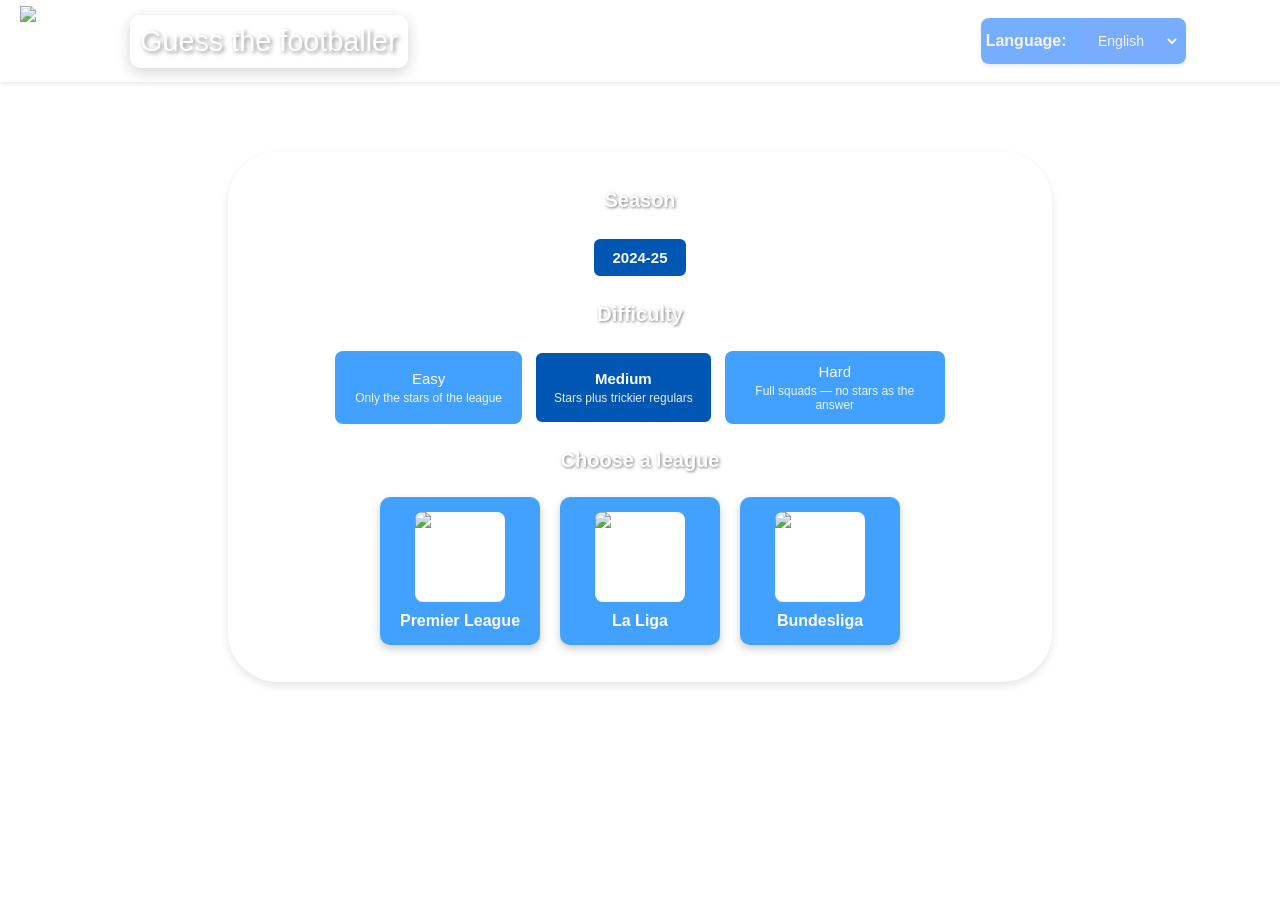
==== games/guess-the-footballer/index.html @ 00c2d839 "Add unified game engine with season and difficulty selection games/guess-the-footballer/ replaces th" ====
<!DOCTYPE html>
<html lang="en">
<head>
    <meta charset="UTF-8">
    <meta name="viewport" content="width=device-width, initial-scale=1.0">
    <link rel="stylesheet" href="game.css">
    <title>Guess the Footballer</title>
</head>
<body>
    <div class="header">
        <img src="../../images/Header/fotbal.png" alt="Bogdy's Game Logo" id="logo">
        <div id="mainHeader" data-translate="guessTheFootballer">Guess the footballer</div>
        <div class="language-selector">
            <label for="language">Language:</label>
            <select id="language">
                <option value="en">English</option>
                <option value="es">Español</option>
                <option value="fr">Français</option>
                <option value="ro">Română</option>
            </select>
        </div>
        <div class="header-buttons">
            <div id="infoButton">ⓘ</div>
            <button id="menuButton">&#9776;</button>
        </div>
        <div id="infoContent" class="hidden">
            <button id="closeButton">X</button>
            <h2 data-translate="howToPlay">How to Play</h2>
            <p data-translate="selectLeague">1. Select a league, a season and a difficulty.</p>
            <p data-translate="guessFootballer">2. Guess the footballer based on the clues provided.</p>
            <p data-translate="enjoyGame">3. Enjoy the game!</p>
        </div>
    </div>
    <div class="navbar hidden" id="navbar">
        <ul id="menuContent"></ul>
    </div>
    <div class="content">
        <div class="picker-section">
            <h2 data-translate="season">Season</h2>
            <div class="option-row" id="seasonRow"></div>
        </div>
        <div class="picker-section">
            <h2 data-translate="difficulty">Difficulty</h2>
            <div class="option-row" id="difficultyRow"></div>
        </div>
        <div class="picker-section">
            <h2 data-translate="chooseLeague">Choose a league</h2>
            <div class="league-grid" id="leagueGrid"></div>
        </div>
    </div>

    <script defer src="i18n.js"></script>
    <script defer src="picker.js"></script>
    <script defer src="ui.js"></script>
</body>
</html>
---- games/guess-the-footballer/game.css ----
:root {
    --league-bg: url('../../images/leagues/PremierLeague/Logo/1.jpg');
}

body {
    font-family: Arial, sans-serif;
    background-color: hsl(0, 0%, 100%);
    margin: 0;
    padding-top: 50px; /* Ajustează această valoare în funcție de înălțimea header-ului */
    box-sizing: border-box;
    width: 100%;
    overflow-y: auto; /* Permite derularea verticală */
    position: relative; 
}
.language-selector {
    padding: 5px;
    text-align: right;
    background-color: #68a6ff;
    border-radius: 8px; /* Rotunjirea colțurilor */
    box-shadow: 0 2px 5px rgba(5, 5, 227, 0.1); /* Adaugă o umbră subtilă */
    display: inline-block; /* Pentru a se adapta la conținut */
}

.language-selector label {
    margin-right: 10px;
    font-weight: bold; 
    color: hsl(0, 9%, 96%); 
}

#language {
    padding: 8px 12px; 
    border: 1px solid #6CA3FEff; 
    border-radius: 5px; 
    background-color: #6CA3FEff; 
    font-size: 14px; 
    cursor: pointer; 
    transition: border-color 0.3s ease; 
    color: hsl(0, 9%, 96%); 
}

#language:hover {
    border-color: #007bff; /* Schimbă culoarea bordurii la hover pentru a adăuga un efect vizual */
}

.header {
    color: #fff;
    background-image: var(--league-bg);
    height: 60px;
    position: fixed;
    width: 100%; /* Ajustează la 100% pentru a ocupa toată lățimea */
    top: 0;
    padding: 20px;
    display: flex;
    align-items: center;
    justify-content: space-between;
    box-shadow: 0 2px 5px rgba(0, 0, 0, 0.1);
    opacity: 90%;
    z-index: 1000; /* Asigură-te că header-ul rămâne deasupra altor elemente */
}
.header-buttons {
    display: flex;
    align-items: center;
}

#infoButton, #menuButton {
    margin-left: 10px;
    font-size: 1.5rem;
    cursor: pointer;
    color: #fff;
    background-color: transparent;
    border: none;
}

#mainHeader {
    font-size: 2rem;
    margin: 0 auto;
    text-align: center;
    margin-left: 10px; /* Ajustează pentru a centra mai bine titlul */
    color: #fff;
    text-shadow: 2px 2px 4px rgba(0, 0, 0, 0.5);
    padding: 10px;
    background-image: var(--league-bg);
    border-radius: 10px;
    box-shadow: 0 4px 15px rgba(0, 0, 0, 0.2);
}

.navbar {
    width: 100%;
    height: 40vh;
    position: fixed;
    top: 75px;
    right: 0;
    font-size: 1.5rem;
    display: none;
    
}

.navbar ul {
    list-style-type: none;
    padding: 0;
}

.navbar ul.menu {
    display: flex;
    justify-content: space-between;
    padding: 0 10px;
}

.navbar ul.menu li {
    display: inline;
}

.navbar ul.menu li a {
    color: #fff;
    text-decoration: none;
    padding: 10px;
}

#menuContent {
    background-image: var(--league-bg);
    box-shadow: 0 4px 15px rgba(4, 53, 30, 0.2);
    border-radius: 10px;
    overflow: hidden;
    height: 40vh;
    top: 0;
    padding: 10px;
    transition: all 0.5s ease;
}

#menuContent a {
    display: block;
    padding: 10px 20px;
    text-decoration: none;
    color: #fff;
    border-bottom: 1px solid rgba(255, 255, 255, 0.2);
}

#menuContent a:hover {
    background-color: rgba(255, 255, 255, 0.1);
}

.hidden {
    display: none;
}
#infoContent {
    position: fixed;
    top: 30%;
    left:50%;
    transform: translate(-50%, -50%);
    width: 300px;
    padding: 20px;
    border: 1px solid #ccc;
    background-image: var(--league-bg);
    box-shadow: 0 0 10px rgba(0, 0, 0, 0.1);
    z-index: 1000;
    display: none;
    text-align: left;
    border-radius: 10px;
    opacity: 80%;
}
#closeButton {
    position: absolute;
    top: 10px;
    right: 10px;
    background: none;
    border: none;
    font-size: 1.2rem;
    cursor: pointer;
}
#logo {
    height: 90px; /* Ajustează dimensiunea după cum este necesar */
    width: auto;
    max-width: 100px; /* Lățime maximă pentru logo */
    height: auto; /* Înălțime automată pentru a menține proporțiile */
    display: block; /* Afișare ca bloc pentru a centra */
    
}

.content {
    background-image: var(--league-bg);
    border-radius: 50px;
    box-shadow: 0 4px 8px rgba(0, 0, 0, 0.1);
    padding: 50px; /* Ajustăm paddingul */
    width: 80%;
    max-width: 800px;
    text-align: center;
    margin: 100px auto 0 auto; /* Asigură-te că conținutul este sub header */
    height: auto; 
}

/* Title styling */
h1 {
    font-size: 24px;
    color:#fff;;
    margin-bottom: 20px;
}

/* Input box styling */
.Guess input {
    width: 90%;
    padding: 12px;
    border: 1px solid #5e53c2;
    border-radius: 5px;
    box-shadow: 0 2px 5px rgba(0, 0, 0, 0.1);
    font-size: 16px;
    margin-bottom: 20px;
    position: relative;
    z-index: 1; /* Asigură-te că este sub header */
    background-color: #42A0FF;
    color:#fff;
}
.Guess input::placeholder {
    color: #ffffff; /* Setează culoarea textului placeholder la alb */
    opacity: 1; /* Asigură-te că opacitatea este setată la 100% */
}

/* Styling for the result box */
.result-box {
    position: relative;
    width: 95%;
    max-height: 200px;
    overflow-y: auto;
    background-color: #42A0FF;
    box-shadow: 0 4px 8px rgba(0, 0, 0, 0.1);
    border-radius: 5px;
    margin-bottom: 20px;
    margin-left: 25px;
    color:#fff;
}

/* List styling within the result box */
.result-box ul {
    list-style-type: none;
    padding: 0;
    margin: 0;
}

/* Individual list item styling in the result box */
.result-box li {
    display: flex; /* Folosim flexbox pentru a alinia conținutul */
    align-items: center; /* Aliniem vertical conținutul */
    padding: 8px;
    cursor: pointer;
    border-bottom: 1px solid 
}

/* Stil pentru textul din list item */
.result-box li span {
    flex-grow: 1; /* Permite textului să ocupe tot spațiul disponibil */
    margin-left: 10px;
}

/* Hover effect pentru list items */
.result-box li:hover {
    background-color: #3a92ea;
}
/* Styling for feedback and hint */
#feedback {
    font-size: 18px;
    color:#FF0000; 
    margin: 20px 0;
}

#hint {
    font-size: 16px;
    color: #222831; /* Blue color for hints */
    margin: 20px 0;
}

/* Button styling */
button {
    padding: 12px 24px;
    background-color: #007bff;
    color: #ffffff;
    border: none;
    border-radius: 5px;
    cursor: pointer;
    font-size: 16px;
    margin-top: 10px;
    transition: background-color 0.3s ease, transform 0.2s ease;
}

/* Button hover effect */
button:hover {
    background-color: #0056b3;
}

/* Button active effect */
button:active {
    transform: scale(0.98);
}

/* Button hidden class */
.hidden {
    display: none;
}
#restartContainer {
    text-align: center;
    margin-top: 20px; /* Ajustează această valoare după cum este necesar */
}
/* Player info styling */
#playerInfo {
    margin: 20px 0;
}

#playerInfo ul {
    list-style-type: none;
    padding: 0;
    margin: 0;
    display: flex;
    justify-content: space-around;
    flex-wrap: wrap;
}

#playerInfo li {
    background-color: #333;
    color: #42A0FF;
    padding: 10px;
    border-radius: 5px;
    margin: 5px;
    flex: 1;
    min-width: 120px;
    box-shadow: 0 2px 5px rgba(0, 0, 0, 0.15);
    text-align: left;
}

/* Highlighting correct guesses */
#playerInfo li span {
    font-weight: bold;
    color: #76c7c0;
}

/* Styling for matching attributes */
.match {
    color: green;
    font-weight: bold;
}

/* Styling for player cards */
.player-card {
    display: flex;
    flex-direction: column;
    align-items: center;
    border: 1px solid #ccc;
    border-radius: 10px;
    padding: 20px;
    background-color: #42A0FF;
    max-width: 300px;
    margin: 0 auto;
    color: #470e7d;
    
}

.player-card img {
    max-width: 60px;
    height: auto;
    border-radius: 50%;
    vertical-align: middle;
}


/* Stiluri pentru logo-ul echipei */
.player-team-logo {
    width: 80px;
    height: auto;
    margin-bottom: 15px;
}


/* Stiluri pentru detaliile jucătorului */
.player-detail {
    display: flex;
    justify-content: space-between;
    width: 100%;
    margin: 5px 0;
    text-align: left;
}

/* Stiluri pentru etichete și valori */
.player-detail label {
    font-weight: bold;
    width: 100px; /* Lățime fixă pentru aliniere consistentă */
}

.player-detail span {
    flex-grow: 1; /* Se extinde pentru a ocupa spațiul rămas */
}
.success-message {
    color: #28a745; /* Verde pentru mesajele de succes */
    font-size: 18px;
    font-weight: bold;
    margin: 20px 0;
}
.team-logo-small {
    max-width: 30px; /* Ajustează dimensiunea logo-ului */
    height: auto;
    margin-right: 10px; /* Spațiu între imagine și text */
    vertical-align: middle; /* Aliniază imaginea cu textul */
}
.player-logo-small {
    max-width: 30px; /* Ajustează dimensiunea logo-ului */
    height: auto;
    margin-right: 10px; /* Spațiu între imagine și text */
    vertical-align: middle; /* Aliniază imaginea cu textul */
}
.ui-autocomplete {
    position: relative;
    z-index: 9990; /* Asigură-te că lista de sugestii este deasupra header-ului */
    background-color: white;
    border: 1px solid #ccc;
    box-shadow: 0 2px 5px rgba(0,0,0,0.2);
    width: 90%;
    overflow-y: auto;
    max-height: 200px;
}

.ui-menu-item {
    padding: 10px; /* Padding pentru fiecare element din lista de sugestii */
    display: flex;
    align-items: center;
}

.ui-menu-item img {
    margin-right: 10px; /* Spațiu între imagine și text */
}
.show {
    display: block; /* Sau flex, dacă aveți un layout flexbox */
}
#infoContent.show {
    display: block; /* Afișează infoContent când este activ */
}
@media (max-width: 450px) {
    body {
        position: relative;
    }

    .header {
        height: 55px;
        position: fixed;
        width: 100%;
        top: 0;
        padding: 2px 6px;
        display: flex;
        align-items: center;
        justify-content: space-between;
        box-shadow: 0 2px 5px rgba(0, 0, 0, 0.1);
        opacity: 90%;
    }
    .language-selector {
        font-size: 0.5rem; /* Ajustează dimensiunea fontului */
        margin-right: 1px; /* Adaugă un spațiu între elemente */
        padding: 2px;
    }

    .language-selector label {
        font-size: 0.4rem; /* Ajustează dimensiunea fontului */
    }

    #language {
        font-size: 0.4rem; /* Ajustează dimensiunea fontului */
    }
    #mainHeader {
        font-size: 0.5rem;
        max-width: calc(100% - 30px);
    }

    #logo {
        height: 40px;
        width: auto;
        display: block;
        margin-left: 2px auto;
    }

    .navbar {
        width: 100%;
        position: fixed;
        top: 53px;
        left: 0;
        z-index: 1000;
        display: none;
        overflow: hidden;
        transition: opacity 0.3s ease, height 0.3s ease;
        opacity: 0;
    }

    .navbar.show {
        display: block;
        opacity: 1;
        height: 40vh; 
    }

    .result-box {
        margin-left: 1px;
        width: 100%;
    }

    #menuContent {
        width: 100%;
        padding: 0;
        margin: 0;
        height: 40vh;
    }

    #menuContent ul {
        list-style-type: none;
        padding: 0;
        margin: 0;
    }

    #menuContent li {
        padding: 1px 3px;
        border-bottom: 1px solid #eee;
    }

    #menuContent li a {
        text-decoration: none;
        color: #fff;
        font-size: 0.7em;
        display: block;
       
    }


    #infoButton, #menuButton {
        font-size: 0.8rem;
        cursor: pointer;
        background: none;
        border: none;
        color: #fff;
    }

    .content {
        transition: margin-top 1s ease;
        margin-top: 40px;
        padding: 4px;
        font-size: 1rem;
        border-radius: 50px;
        box-shadow: 0 4px 8px rgba(0, 0, 0, 0.1);
    }

    #infoContent {
        position: fixed;
        top: 80px;
        left: 50%;
        width: 50%;
        transform: translateX(-50%);
        background-color: #ffffff;
        box-shadow: 0px 2px 4px rgba(0, 0, 0, 0.1);
        z-index: 999;
        display: none;
        transition: height 0.3s ease;
        padding: 4px;
        font-size: 0.7rem;
    }

    h1 {
        font-size: 1.4em;
        color: #fff;
        margin-bottom: 20px;
    }

    #infoContent.show {
        display: block;
    }
}

/* Stiluri pentru telefoane mobile (portret) și tablete (portret) */
@media (min-width: 450px) and (max-width: 600px) {
    body {
        position: relative;
    }

    .header {
        height: 50px;
        position: fixed;
        width: 100%;
        top: 0;
        padding: 2px 6px;
        display: flex;
        align-items: center;
        justify-content: space-between;
        box-shadow: 0 2px 5px rgba(0, 0, 0, 0.1);
        opacity: 90%;
    }
    .language-selector {
        font-size: 0.8rem; /* Ajustează dimensiunea fontului */
        margin-right: 10px; /* Adaugă un spațiu între elemente */
        padding: 2px;
    }

    .language-selector label {
        font-size: 0.7rem; /* Ajustează dimensiunea fontului */
    }

    #language {
        font-size: 0.7rem; /* Ajustează dimensiunea fontului */
    }
    #mainHeader {
        font-size: 0.9rem;
        max-width: calc(100% - 30px);
    }

    #logo {
        height: 50px;
        width: auto;
        display: block;
        margin-left: 2px auto;
    }

    .navbar {
        width: 100%;
        position: fixed;
        top: 53px;
        left: 0;
        z-index: 1000;
        display: none;
        overflow: hidden;
        transition: opacity 0.3s ease, height 0.3s ease;
        opacity: 0;
    }

    .navbar.show {
        display: block;
        opacity: 1;
        height: 40vh; 
    }

    .result-box {
        margin-left: 1px;
        width: 100%;
    }

    #menuContent {
        width: 100%;
        padding: 0;
        margin: 0;
        height: 40vh;
    }

    #menuContent ul {
        list-style-type: none;
        padding: 0;
        margin: 0;
    }

    #menuContent li {
        padding: 1px 3px;
        border-bottom: 1px solid #eee;
    }

    #menuContent li a {
        text-decoration: none;
        color: #fff;
        font-size: 0.7em;
        display: block;
    }

    #infoButton, #menuButton {
        font-size: 1rem;
        cursor: pointer;
        background: none;
        border: none;
        color: #fff;
    }

    .content {
        transition: margin-top 1s ease;
        margin-top: 40px;
        padding: 4px;
        font-size: 1rem;
        border-radius: 50px;
        box-shadow: 0 4px 8px rgba(0, 0, 0, 0.1);
    }

    #infoContent {
        position: fixed;
        top: 130px;
        left: 50%;
        width: 50%;
        transform: translateX(-50%);
        background-color: #ffffff;
        box-shadow: 0px 2px 4px rgba(0, 0, 0, 0.1);
        z-index: 999;
        display: none;
        transition: height 0.3s ease;
        padding: 4px;
        font-size: 0.7rem;
    }

    h1 {
        font-size: 1.4em;
        color: #fff;
        margin-bottom: 20px;
    }

    #infoContent.show {
        display: block;
    }
}

/* Stiluri pentru tablete (peisaj) și laptopuri mici */
@media (min-width: 601px) and (max-width: 1024px) {
    .header {
        height: 60px;
        padding: 4px 10px;
    }

    .language-selector {
        font-size: 0.8rem; /* Ajustează dimensiunea fontului */
        margin-right: 10px; /* Adaugă un spațiu între elemente */
        padding: 2px;
    }

    .language-selector label {
        font-size: 0.7rem; /* Ajustează dimensiunea fontului */
    }

    #language {
        font-size: 0.7rem; /* Ajustează dimensiunea fontului */
    }
    #mainHeader {
        font-size: 1.2rem;
        max-width: calc(100% - 30px);
    }
    #logo {
        height: 60px;
        margin-left: 4px auto;
    }

    .navbar {
        top: 43px;
        transition: 0.3s ease;
        z-index: 1000;
    }

    #menuContent {
        height: 40vh;
    }

    #menuContent li a {
        font-size: 0.9em;
    }

    .content {
        margin-top: 60px;
        padding: 8px;
        font-size: 1rem;
        transition: margin-top 1s ease;
    }

    #infoContent {
        width: 60%;
        font-size: 0.9rem;
        top: 250px;
    }

    h1 {
        font-size: 1.6em;
    }
}

/* Stiluri pentru laptopuri mari și desktopuri */
@media (min-width: 1025px) and (max-width: 1440px) {
    .header {
        height: 70px;
        padding: 6px 20px;
    }

    #mainHeader {
        font-size: 1.8rem;
        max-width: calc(100% - 50px);
    }

    #logo {
        height: 70px;
        margin-left: 6px auto;
    }

    .navbar {
        top: 58px;
        z-index: 1000;
    }

    #menuContent {
        height: 40vh;
    }

    #menuContent li a {
        font-size: 1em;
    }

    .content {
        margin-top: 70px;
        padding: 12px;
        font-size: 1rem;
        transition: margin-top 1s ease;
    }

    #infoContent {
        width: 30%;
        font-size: 1rem;
    }

    h1 {
        font-size: 1.8em;
    }
}

/* Stiluri pentru desktopuri mari */
@media (min-width: 1441px) {
    .header {
        height: 80px;
        padding: 8px 30px;
        width: 99%;
    }

    #mainHeader {
        font-size: 2rem;
        max-width: calc(100% - 60px);
    }

    #logo {
        height: 80px;
        margin-left: 8px auto;
    }

    .navbar {
        top: 70px;
        position: fixed;
        z-index: 1000;
        
    }

    #menuContent {
        height: 40vh;
    }

    #menuContent li a {
        font-size: 1.1em;
    }

    .content {
        margin-top: 80px;
        padding: 16px;
        font-size: 1rem;
        transition: margin-top 1s ease;
    }

    #infoContent {
        width: 30%;
        font-size: 1.1rem;
    }

    h1 {
        font-size: 2em;
    }
}

/* --- unified engine additions ------------------------------------------- */
.game-meta {
    display: flex;
    justify-content: center;
    align-items: center;
    gap: 12px;
    margin-bottom: 20px;
    color: #fff;
    font-size: 18px;
    text-shadow: 1px 1px 3px rgba(0, 0, 0, 0.5);
}

.difficulty-chip {
    padding: 4px 14px;
    border-radius: 999px;
    font-size: 14px;
    font-weight: bold;
    color: #fff;
    text-shadow: none;
}
.difficulty-easy { background-color: #28a745; }
.difficulty-medium { background-color: #f0a500; }
.difficulty-hard { background-color: #dc3545; }

/* --- league / season / difficulty picker -------------------------------- */
.picker-section {
    margin: 25px 0;
}
.picker-section h2 {
    color: #fff;
    text-shadow: 1px 1px 3px rgba(0, 0, 0, 0.5);
    font-size: 20px;
    margin-bottom: 15px;
}

.league-grid {
    display: flex;
    flex-wrap: wrap;
    justify-content: center;
    gap: 20px;
}

.league-card {
    background-color: #42A0FF;
    border: none;
    border-radius: 10px;
    padding: 15px;
    width: 160px;
    cursor: pointer;
    display: flex;
    flex-direction: column;
    align-items: center;
    gap: 10px;
    color: #fff;
    font-size: 16px;
    font-weight: bold;
    box-shadow: 0 4px 8px rgba(0, 0, 0, 0.2);
    transition: transform 0.2s ease, box-shadow 0.2s ease;
}
.league-card:hover {
    transform: translateY(-4px);
    box-shadow: 0 8px 16px rgba(0, 0, 0, 0.3);
    background-color: #3a92ea;
}
.league-card img {
    width: 90px;
    height: 90px;
    object-fit: contain;
    border-radius: 8px;
    background-color: #fff;
}

.option-row {
    display: flex;
    flex-wrap: wrap;
    justify-content: center;
    gap: 12px;
}

.option-button {
    background-color: #42A0FF;
    color: #fff;
    border: 2px solid transparent;
    border-radius: 8px;
    padding: 10px 18px;
    cursor: pointer;
    font-size: 15px;
    transition: background-color 0.2s ease, border-color 0.2s ease;
    max-width: 220px;
}
.option-button small {
    display: block;
    font-size: 12px;
    font-weight: normal;
    margin-top: 4px;
    opacity: 0.9;
}
.option-button.selected {
    border-color: #fff;
    background-color: #0056b3;
    font-weight: bold;
}

@media (max-width: 450px) {
    .league-card { width: 120px; font-size: 14px; }
    .league-card img { width: 64px; height: 64px; }
}
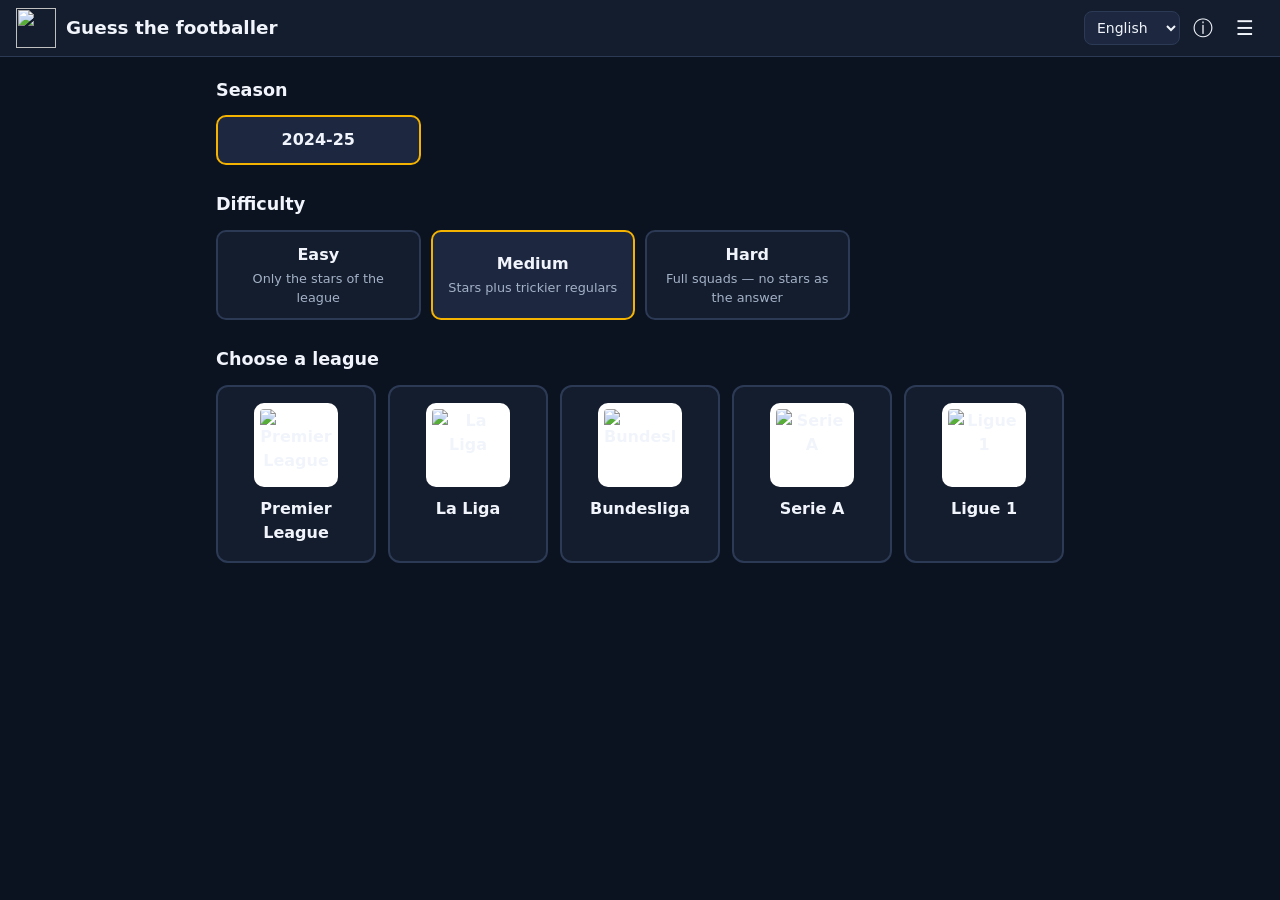
==== commit dec2bd3c: "Redesign hub and game: full guess grid, readable dark theme, mobile layout" ====
--- a/games/guess-the-footballer/index.html
+++ b/games/guess-the-footballer/index.html
@@ -4,50 +4,54 @@
     <meta charset="UTF-8">
     <meta name="viewport" content="width=device-width, initial-scale=1.0">
     <link rel="stylesheet" href="game.css">
+    <link rel="icon" href="../../images/Header/fotbal.png">
     <title>Guess the Footballer</title>
 </head>
 <body>
-    <div class="header">
-        <img src="../../images/Header/fotbal.png" alt="Bogdy's Game Logo" id="logo">
-        <div id="mainHeader" data-translate="guessTheFootballer">Guess the footballer</div>
-        <div class="language-selector">
-            <label for="language">Language:</label>
-            <select id="language">
-                <option value="en">English</option>
-                <option value="es">Español</option>
-                <option value="fr">Français</option>
-                <option value="ro">Română</option>
-            </select>
-        </div>
-        <div class="header-buttons">
-            <div id="infoButton">ⓘ</div>
-            <button id="menuButton">&#9776;</button>
+    <header class="header">
+        <a class="brand" href="../../index.html">
+            <img src="../../images/Header/fotbal.png" alt="" id="logo">
+            <span id="mainHeader" data-translate="guessTheFootballer">Guess the footballer</span>
+        </a>
+        <div class="header-tools">
+            <label class="language-selector">
+                <span class="visually-hidden">Language</span>
+                <select id="language">
+                    <option value="en">English</option>
+                    <option value="es">Español</option>
+                    <option value="fr">Français</option>
+                    <option value="ro">Română</option>
+                </select>
+            </label>
+            <button id="infoButton" class="icon-button" aria-label="How to play">ⓘ</button>
+            <button id="menuButton" class="icon-button" aria-label="Menu">&#9776;</button>
         </div>
         <div id="infoContent" class="hidden">
-            <button id="closeButton">X</button>
+            <button id="closeButton" class="icon-button" aria-label="Close">&times;</button>
             <h2 data-translate="howToPlay">How to Play</h2>
             <p data-translate="selectLeague">1. Select a league, a season and a difficulty.</p>
             <p data-translate="guessFootballer">2. Guess the footballer based on the clues provided.</p>
             <p data-translate="enjoyGame">3. Enjoy the game!</p>
         </div>
-    </div>
-    <div class="navbar hidden" id="navbar">
-        <ul id="menuContent"></ul>
-    </div>
-    <div class="content">
-        <div class="picker-section">
+        <div class="navbar hidden" id="navbar">
+            <nav id="menuContent"></nav>
+        </div>
+    </header>
+
+    <main class="content">
+        <section class="picker-section">
             <h2 data-translate="season">Season</h2>
             <div class="option-row" id="seasonRow"></div>
-        </div>
-        <div class="picker-section">
+        </section>
+        <section class="picker-section">
             <h2 data-translate="difficulty">Difficulty</h2>
             <div class="option-row" id="difficultyRow"></div>
-        </div>
-        <div class="picker-section">
+        </section>
+        <section class="picker-section">
             <h2 data-translate="chooseLeague">Choose a league</h2>
             <div class="league-grid" id="leagueGrid"></div>
-        </div>
-    </div>
+        </section>
+    </main>
 
     <script defer src="i18n.js"></script>
     <script defer src="picker.js"></script>
--- a/games/guess-the-footballer/game.css
+++ b/games/guess-the-footballer/game.css
@@ -1,965 +1,678 @@
+/* Guess the Footballer: picker and game pages. */
 :root {
+    color-scheme: dark;
     --league-bg: url('../../images/leagues/PremierLeague/Logo/1.jpg');
+    --bg: #0b1220;
+    --surface: #141d2e;
+    --surface-raised: #1d2840;
+    --border: #2c3a55;
+    --text: #f1f5fb;
+    --muted: #a3b1c6;
+    --accent: #f5b301;
+    --accent-hover: #ffc933;
+    --on-accent: #1a1300;
+    --match: #15803d;
+    --match-border: #22c55e;
+    --success: #4ade80;
+    --error: #ff9a9a;
+}
+
+* {
+    box-sizing: border-box;
 }
 
 body {
-    font-family: Arial, sans-serif;
-    background-color: hsl(0, 0%, 100%);
+    min-height: 100vh;
     margin: 0;
-    padding-top: 50px; /* Ajustează această valoare în funcție de înălțimea header-ului */
-    box-sizing: border-box;
-    width: 100%;
-    overflow-y: auto; /* Permite derularea verticală */
-    position: relative; 
-}
-.language-selector {
-    padding: 5px;
-    text-align: right;
-    background-color: #68a6ff;
-    border-radius: 8px; /* Rotunjirea colțurilor */
-    box-shadow: 0 2px 5px rgba(5, 5, 227, 0.1); /* Adaugă o umbră subtilă */
-    display: inline-block; /* Pentru a se adapta la conținut */
-}
-
-.language-selector label {
-    margin-right: 10px;
-    font-weight: bold; 
-    color: hsl(0, 9%, 96%); 
+    font-family: system-ui, -apple-system, "Segoe UI", Roboto, Arial, sans-serif;
+    line-height: 1.5;
+    color: var(--text);
+    background: var(--bg);
+}
+
+.hidden {
+    display: none;
+}
+
+.visually-hidden {
+    position: absolute;
+    width: 1px;
+    height: 1px;
+    overflow: hidden;
+    clip-path: inset(50%);
+    white-space: nowrap;
+}
+
+button {
+    font: inherit;
+    cursor: pointer;
+}
+
+/* --- header -------------------------------------------------------------- */
+.header {
+    position: sticky;
+    top: 0;
+    z-index: 30;
+    display: flex;
+    align-items: center;
+    justify-content: space-between;
+    gap: 8px;
+    padding: 8px 16px;
+    background: var(--surface);
+    border-bottom: 1px solid var(--border);
+}
+
+.brand {
+    display: flex;
+    align-items: center;
+    gap: 10px;
+    min-width: 0;
+    color: var(--text);
+    text-decoration: none;
+}
+
+#logo {
+    flex: none;
+    width: 40px;
+    height: 40px;
+    object-fit: contain;
+}
+
+#mainHeader {
+    font-size: 1.15rem;
+    font-weight: 700;
+    line-height: 1.2;
+}
+
+.header-tools {
+    display: flex;
+    flex: none;
+    align-items: center;
+    gap: 4px;
 }
 
 #language {
-    padding: 8px 12px; 
-    border: 1px solid #6CA3FEff; 
-    border-radius: 5px; 
-    background-color: #6CA3FEff; 
-    font-size: 14px; 
-    cursor: pointer; 
-    transition: border-color 0.3s ease; 
-    color: hsl(0, 9%, 96%); 
-}
-
-#language:hover {
-    border-color: #007bff; /* Schimbă culoarea bordurii la hover pentru a adăuga un efect vizual */
-}
-
-.header {
-    color: #fff;
-    background-image: var(--league-bg);
-    height: 60px;
-    position: fixed;
-    width: 100%; /* Ajustează la 100% pentru a ocupa toată lățimea */
-    top: 0;
-    padding: 20px;
-    display: flex;
-    align-items: center;
-    justify-content: space-between;
-    box-shadow: 0 2px 5px rgba(0, 0, 0, 0.1);
-    opacity: 90%;
-    z-index: 1000; /* Asigură-te că header-ul rămâne deasupra altor elemente */
-}
-.header-buttons {
-    display: flex;
-    align-items: center;
-}
-
-#infoButton, #menuButton {
-    margin-left: 10px;
-    font-size: 1.5rem;
+    padding: 7px 8px;
+    font: inherit;
+    font-size: 0.875rem;
+    color: var(--text);
     cursor: pointer;
-    color: #fff;
-    background-color: transparent;
+    background: var(--surface-raised);
+    border: 1px solid var(--border);
+    border-radius: 8px;
+}
+
+.icon-button {
+    width: 38px;
+    height: 38px;
+    padding: 0;
+    font-size: 1.25rem;
+    line-height: 1;
+    color: var(--text);
+    background: transparent;
     border: none;
-}
-
-#mainHeader {
-    font-size: 2rem;
-    margin: 0 auto;
-    text-align: center;
-    margin-left: 10px; /* Ajustează pentru a centra mai bine titlul */
-    color: #fff;
-    text-shadow: 2px 2px 4px rgba(0, 0, 0, 0.5);
-    padding: 10px;
-    background-image: var(--league-bg);
-    border-radius: 10px;
-    box-shadow: 0 4px 15px rgba(0, 0, 0, 0.2);
-}
-
-.navbar {
-    width: 100%;
-    height: 40vh;
-    position: fixed;
-    top: 75px;
-    right: 0;
-    font-size: 1.5rem;
-    display: none;
-    
-}
-
-.navbar ul {
-    list-style-type: none;
-    padding: 0;
-}
-
-.navbar ul.menu {
-    display: flex;
-    justify-content: space-between;
-    padding: 0 10px;
-}
-
-.navbar ul.menu li {
-    display: inline;
-}
-
-.navbar ul.menu li a {
-    color: #fff;
-    text-decoration: none;
-    padding: 10px;
-}
-
-#menuContent {
-    background-image: var(--league-bg);
-    box-shadow: 0 4px 15px rgba(4, 53, 30, 0.2);
-    border-radius: 10px;
-    overflow: hidden;
-    height: 40vh;
-    top: 0;
-    padding: 10px;
-    transition: all 0.5s ease;
+    border-radius: 8px;
+}
+
+.icon-button:hover {
+    background: var(--surface-raised);
+}
+
+/* Burger menu and "how to play" panels, both anchored under the header. */
+.navbar,
+#infoContent {
+    position: absolute;
+    top: calc(100% + 6px);
+    right: 16px;
+    width: min(320px, calc(100vw - 32px));
+    background: var(--surface-raised);
+    border: 1px solid var(--border);
+    border-radius: 12px;
+    box-shadow: 0 12px 28px rgba(0, 0, 0, 0.45);
+}
+
+.navbar.show,
+#infoContent.show {
+    display: block;
 }
 
 #menuContent a {
     display: block;
-    padding: 10px 20px;
+    padding: 11px 16px;
+    color: var(--text);
     text-decoration: none;
-    color: #fff;
-    border-bottom: 1px solid rgba(255, 255, 255, 0.2);
+    border-bottom: 1px solid var(--border);
+}
+
+#menuContent a:last-child {
+    border-bottom: none;
 }
 
 #menuContent a:hover {
-    background-color: rgba(255, 255, 255, 0.1);
-}
-
-.hidden {
-    display: none;
-}
+    background: var(--border);
+}
+
 #infoContent {
-    position: fixed;
-    top: 30%;
-    left:50%;
-    transform: translate(-50%, -50%);
-    width: 300px;
-    padding: 20px;
-    border: 1px solid #ccc;
-    background-image: var(--league-bg);
-    box-shadow: 0 0 10px rgba(0, 0, 0, 0.1);
-    z-index: 1000;
-    display: none;
-    text-align: left;
-    border-radius: 10px;
-    opacity: 80%;
-}
+    padding: 14px 18px;
+}
+
+#infoContent h2 {
+    margin: 0 0 8px;
+    font-size: 1.1rem;
+}
+
+#infoContent p {
+    margin: 6px 0;
+    color: var(--muted);
+}
+
 #closeButton {
     position: absolute;
-    top: 10px;
-    right: 10px;
-    background: none;
-    border: none;
-    font-size: 1.2rem;
-    cursor: pointer;
-}
-#logo {
-    height: 90px; /* Ajustează dimensiunea după cum este necesar */
-    width: auto;
-    max-width: 100px; /* Lățime maximă pentru logo */
-    height: auto; /* Înălțime automată pentru a menține proporțiile */
-    display: block; /* Afișare ca bloc pentru a centra */
-    
-}
-
+    top: 6px;
+    right: 6px;
+}
+
+/* --- page layout --------------------------------------------------------- */
 .content {
-    background-image: var(--league-bg);
-    border-radius: 50px;
-    box-shadow: 0 4px 8px rgba(0, 0, 0, 0.1);
-    padding: 50px; /* Ajustăm paddingul */
-    width: 80%;
-    max-width: 800px;
-    text-align: center;
-    margin: 100px auto 0 auto; /* Asigură-te că conținutul este sub header */
-    height: auto; 
-}
-
-/* Title styling */
-h1 {
-    font-size: 24px;
-    color:#fff;;
-    margin-bottom: 20px;
-}
-
-/* Input box styling */
+    width: 100%;
+    max-width: 880px;
+    margin: 0 auto;
+    padding: 20px 16px 48px;
+}
+
+/* --- game: head and input ------------------------------------------------ */
+.game-head {
+    display: flex;
+    flex-wrap: wrap;
+    align-items: center;
+    gap: 10px 14px;
+    padding: 14px 16px;
+    margin-bottom: 14px;
+    background:
+        linear-gradient(rgba(11, 18, 32, 0.74), rgba(11, 18, 32, 0.88)),
+        var(--league-bg) center / cover var(--surface);
+    border: 1px solid var(--border);
+    border-radius: 14px;
+}
+
+.game-head h1 {
+    flex: 1 1 auto;
+    margin: 0;
+    font-size: 1.25rem;
+    line-height: 1.25;
+}
+
+.logo-chip {
+    flex: none;
+    object-fit: contain;
+    background: #fff;
+    border-radius: 6px;
+}
+
+#leagueLogo {
+    width: 44px;
+    height: 44px;
+    padding: 3px;
+}
+
+#leagueLogo:not([src]) {
+    visibility: hidden;
+}
+
+.game-meta {
+    display: flex;
+    flex-wrap: wrap;
+    gap: 6px;
+}
+
+.difficulty-chip,
+.counter-chip {
+    padding: 3px 12px;
+    font-size: 0.8rem;
+    font-weight: 700;
+    border-radius: 999px;
+}
+
+.counter-chip {
+    background: var(--surface-raised);
+    border: 1px solid var(--border);
+}
+
+.difficulty-easy { color: #052e16; background: #4ade80; }
+.difficulty-medium { color: var(--on-accent); background: var(--accent); }
+.difficulty-hard { color: #450a0a; background: #fca5a5; }
+
+.Guess {
+    position: relative;
+}
+
 .Guess input {
-    width: 90%;
-    padding: 12px;
-    border: 1px solid #5e53c2;
-    border-radius: 5px;
-    box-shadow: 0 2px 5px rgba(0, 0, 0, 0.1);
-    font-size: 16px;
-    margin-bottom: 20px;
-    position: relative;
-    z-index: 1; /* Asigură-te că este sub header */
-    background-color: #42A0FF;
-    color:#fff;
-}
+    width: 100%;
+    padding: 13px 14px;
+    font: inherit;
+    font-size: 1rem;
+    color: var(--text);
+    background: var(--surface);
+    border: 1px solid var(--border);
+    border-radius: 10px;
+}
+
 .Guess input::placeholder {
-    color: #ffffff; /* Setează culoarea textului placeholder la alb */
-    opacity: 1; /* Asigură-te că opacitatea este setată la 100% */
-}
-
-/* Styling for the result box */
+    color: var(--muted);
+}
+
+.Guess input:focus {
+    border-color: var(--accent);
+    outline: 2px solid var(--accent);
+    outline-offset: -1px;
+}
+
+.Guess input:disabled {
+    opacity: 0.55;
+}
+
 .result-box {
-    position: relative;
-    width: 95%;
-    max-height: 200px;
+    position: absolute;
+    top: calc(100% + 4px);
+    right: 0;
+    left: 0;
+    z-index: 20;
+    max-height: 300px;
     overflow-y: auto;
-    background-color: #42A0FF;
-    box-shadow: 0 4px 8px rgba(0, 0, 0, 0.1);
-    border-radius: 5px;
-    margin-bottom: 20px;
-    margin-left: 25px;
-    color:#fff;
-}
-
-/* List styling within the result box */
+    background: var(--surface-raised);
+    border-radius: 10px;
+    box-shadow: 0 12px 28px rgba(0, 0, 0, 0.5);
+}
+
 .result-box ul {
-    list-style-type: none;
     padding: 0;
     margin: 0;
-}
-
-/* Individual list item styling in the result box */
+    list-style: none;
+    border: 1px solid var(--border);
+    border-radius: 10px;
+}
+
 .result-box li {
-    display: flex; /* Folosim flexbox pentru a alinia conținutul */
-    align-items: center; /* Aliniem vertical conținutul */
+    display: flex;
+    align-items: center;
+    gap: 10px;
+    padding: 7px 10px;
+    cursor: pointer;
+    border-bottom: 1px solid var(--border);
+}
+
+.result-box li:last-child {
+    border-bottom: none;
+}
+
+.result-box li:hover,
+.result-box li.active {
+    background: var(--border);
+}
+
+.suggestion-name {
+    flex: 1;
+    min-width: 0;
+    font-weight: 600;
+}
+
+.suggestion-name small {
+    display: block;
+    font-weight: 400;
+    color: var(--muted);
+}
+
+.team-logo-small {
+    width: 28px;
+    height: 28px;
+    padding: 2px;
+}
+
+.avatar {
+    display: inline-flex;
+    flex: none;
+    align-items: center;
+    justify-content: center;
+    width: 40px;
+    height: 40px;
+    overflow: hidden;
+    font-size: 0.85rem;
+    font-weight: 700;
+    color: var(--text);
+    object-fit: cover;
+    object-position: top;
+    background: var(--border);
+    border-radius: 50%;
+}
+
+.legend {
+    margin: 8px 2px 0;
+    font-size: 0.82rem;
+    color: var(--muted);
+}
+
+/* --- game: messages, hints, result --------------------------------------- */
+#feedback {
+    margin-top: 14px;
+    font-size: 1rem;
+    text-align: center;
+}
+
+#feedback:empty {
+    display: none;
+}
+
+.feedback-success { color: var(--success); }
+.feedback-error { color: var(--error); }
+
+.reveal {
+    display: flex;
+    flex-direction: column;
+    align-items: center;
+    gap: 6px;
+    padding: 16px;
+    margin-top: 12px;
+    color: var(--text);
+    background: var(--surface);
+    border: 1px solid var(--border);
+    border-radius: 14px;
+}
+
+.reveal-photo {
+    width: 104px;
+    height: 104px;
+    object-fit: contain;
+}
+
+.reveal-photo.logo-chip {
     padding: 8px;
-    cursor: pointer;
-    border-bottom: 1px solid 
-}
-
-/* Stil pentru textul din list item */
-.result-box li span {
-    flex-grow: 1; /* Permite textului să ocupe tot spațiul disponibil */
-    margin-left: 10px;
-}
-
-/* Hover effect pentru list items */
-.result-box li:hover {
-    background-color: #3a92ea;
-}
-/* Styling for feedback and hint */
-#feedback {
-    font-size: 18px;
-    color:#FF0000; 
-    margin: 20px 0;
-}
-
-#hint {
-    font-size: 16px;
-    color: #222831; /* Blue color for hints */
-    margin: 20px 0;
-}
-
-/* Button styling */
-button {
-    padding: 12px 24px;
-    background-color: #007bff;
-    color: #ffffff;
-    border: none;
-    border-radius: 5px;
-    cursor: pointer;
-    font-size: 16px;
-    margin-top: 10px;
-    transition: background-color 0.3s ease, transform 0.2s ease;
-}
-
-/* Button hover effect */
-button:hover {
-    background-color: #0056b3;
-}
-
-/* Button active effect */
-button:active {
-    transform: scale(0.98);
-}
-
-/* Button hidden class */
-.hidden {
-    display: none;
-}
+    border-radius: 14px;
+}
+
+.reveal-name {
+    font-size: 1.2rem;
+    font-weight: 700;
+}
+
+.reveal-details {
+    color: var(--muted);
+}
+
 #restartContainer {
     text-align: center;
-    margin-top: 20px; /* Ajustează această valoare după cum este necesar */
-}
-/* Player info styling */
+}
+
+#restartContainer button,
+.primary-button {
+    padding: 11px 32px;
+    margin-top: 14px;
+    font-weight: 700;
+    color: var(--on-accent);
+    background: var(--accent);
+    border: none;
+    border-radius: 8px;
+}
+
+#restartContainer button:hover,
+.primary-button:hover {
+    background: var(--accent-hover);
+}
+
+.hint-area {
+    margin-top: 14px;
+    text-align: center;
+}
+
+.secondary-button {
+    padding: 8px 20px;
+    font-weight: 600;
+    color: var(--text);
+    background: transparent;
+    border: 1px solid var(--border);
+    border-radius: 8px;
+}
+
+.secondary-button:hover {
+    background: var(--surface-raised);
+}
+
+#hint {
+    margin-top: 8px;
+    color: var(--text);
+}
+
+#hint:empty {
+    display: none;
+}
+
+/* --- game: one row per guess, newest first ------------------------------- */
 #playerInfo {
-    margin: 20px 0;
-}
-
-#playerInfo ul {
-    list-style-type: none;
-    padding: 0;
-    margin: 0;
-    display: flex;
-    justify-content: space-around;
-    flex-wrap: wrap;
-}
-
-#playerInfo li {
-    background-color: #333;
-    color: #42A0FF;
-    padding: 10px;
-    border-radius: 5px;
-    margin: 5px;
-    flex: 1;
-    min-width: 120px;
-    box-shadow: 0 2px 5px rgba(0, 0, 0, 0.15);
-    text-align: left;
-}
-
-/* Highlighting correct guesses */
-#playerInfo li span {
-    font-weight: bold;
-    color: #76c7c0;
-}
-
-/* Styling for matching attributes */
-.match {
-    color: green;
-    font-weight: bold;
-}
-
-/* Styling for player cards */
-.player-card {
     display: flex;
     flex-direction: column;
-    align-items: center;
-    border: 1px solid #ccc;
+    gap: 8px;
+    margin-top: 18px;
+}
+
+.attempt {
+    display: grid;
+    grid-template-columns: minmax(170px, 1.5fr) repeat(5, minmax(0, 1fr));
+    gap: 5px;
+}
+
+.attempt-player {
+    display: flex;
+    align-items: center;
+    gap: 10px;
+    min-width: 0;
+    padding: 6px 10px;
+    font-weight: 700;
+    line-height: 1.25;
+    background: var(--surface);
+    border: 1px solid var(--border);
+    border-radius: 8px;
+}
+
+.attempt-number {
+    flex: none;
+    font-size: 0.8rem;
+    font-weight: 400;
+    color: var(--muted);
+}
+
+.tile {
+    display: flex;
+    flex-direction: column;
+    gap: 2px;
+    align-items: center;
+    justify-content: center;
+    min-width: 0;
+    min-height: 68px;
+    padding: 6px 3px;
+    text-align: center;
+    background: var(--surface-raised);
+    border: 1px solid var(--border);
+    border-radius: 8px;
+}
+
+.tile-label {
+    font-size: 0.66rem;
+    letter-spacing: 0.03em;
+    color: var(--muted);
+    text-transform: uppercase;
+}
+
+.tile-body {
+    display: flex;
+    flex-direction: column;
+    gap: 2px;
+    align-items: center;
+    max-width: 100%;
+}
+
+.tile-value {
+    max-width: 100%;
+    font-size: 0.86rem;
+    font-weight: 700;
+    line-height: 1.2;
+    overflow-wrap: anywhere;
+}
+
+.tile-logo {
+    width: 24px;
+    height: 24px;
+    padding: 2px;
+}
+
+.tile.match {
+    background: var(--match);
+    border-color: var(--match-border);
+}
+
+.tile.match .tile-label {
+    color: #dcfce7;
+}
+
+/* --- picker -------------------------------------------------------------- */
+.picker-section {
+    margin-bottom: 26px;
+}
+
+.picker-section h2 {
+    margin: 0 0 12px;
+    font-size: 1.1rem;
+}
+
+.option-row {
+    display: grid;
+    grid-template-columns: repeat(auto-fill, minmax(190px, 1fr));
+    gap: 10px;
+}
+
+.option-button {
+    padding: 11px 14px;
+    font-weight: 700;
+    color: var(--text);
+    background: var(--surface);
+    border: 2px solid var(--border);
     border-radius: 10px;
-    padding: 20px;
-    background-color: #42A0FF;
-    max-width: 300px;
-    margin: 0 auto;
-    color: #470e7d;
-    
-}
-
-.player-card img {
-    max-width: 60px;
-    height: auto;
-    border-radius: 50%;
-    vertical-align: middle;
-}
-
-
-/* Stiluri pentru logo-ul echipei */
-.player-team-logo {
-    width: 80px;
-    height: auto;
-    margin-bottom: 15px;
-}
-
-
-/* Stiluri pentru detaliile jucătorului */
-.player-detail {
-    display: flex;
-    justify-content: space-between;
-    width: 100%;
-    margin: 5px 0;
-    text-align: left;
-}
-
-/* Stiluri pentru etichete și valori */
-.player-detail label {
-    font-weight: bold;
-    width: 100px; /* Lățime fixă pentru aliniere consistentă */
-}
-
-.player-detail span {
-    flex-grow: 1; /* Se extinde pentru a ocupa spațiul rămas */
-}
-.success-message {
-    color: #28a745; /* Verde pentru mesajele de succes */
-    font-size: 18px;
-    font-weight: bold;
-    margin: 20px 0;
-}
-.team-logo-small {
-    max-width: 30px; /* Ajustează dimensiunea logo-ului */
-    height: auto;
-    margin-right: 10px; /* Spațiu între imagine și text */
-    vertical-align: middle; /* Aliniază imaginea cu textul */
-}
-.player-logo-small {
-    max-width: 30px; /* Ajustează dimensiunea logo-ului */
-    height: auto;
-    margin-right: 10px; /* Spațiu între imagine și text */
-    vertical-align: middle; /* Aliniază imaginea cu textul */
-}
-.ui-autocomplete {
-    position: relative;
-    z-index: 9990; /* Asigură-te că lista de sugestii este deasupra header-ului */
-    background-color: white;
-    border: 1px solid #ccc;
-    box-shadow: 0 2px 5px rgba(0,0,0,0.2);
-    width: 90%;
-    overflow-y: auto;
-    max-height: 200px;
-}
-
-.ui-menu-item {
-    padding: 10px; /* Padding pentru fiecare element din lista de sugestii */
-    display: flex;
-    align-items: center;
-}
-
-.ui-menu-item img {
-    margin-right: 10px; /* Spațiu între imagine și text */
-}
-.show {
-    display: block; /* Sau flex, dacă aveți un layout flexbox */
-}
-#infoContent.show {
-    display: block; /* Afișează infoContent când este activ */
-}
-@media (max-width: 450px) {
-    body {
-        position: relative;
-    }
-
-    .header {
-        height: 55px;
-        position: fixed;
-        width: 100%;
-        top: 0;
-        padding: 2px 6px;
-        display: flex;
-        align-items: center;
-        justify-content: space-between;
-        box-shadow: 0 2px 5px rgba(0, 0, 0, 0.1);
-        opacity: 90%;
-    }
-    .language-selector {
-        font-size: 0.5rem; /* Ajustează dimensiunea fontului */
-        margin-right: 1px; /* Adaugă un spațiu între elemente */
-        padding: 2px;
-    }
-
-    .language-selector label {
-        font-size: 0.4rem; /* Ajustează dimensiunea fontului */
-    }
-
-    #language {
-        font-size: 0.4rem; /* Ajustează dimensiunea fontului */
-    }
-    #mainHeader {
-        font-size: 0.5rem;
-        max-width: calc(100% - 30px);
-    }
-
-    #logo {
-        height: 40px;
-        width: auto;
-        display: block;
-        margin-left: 2px auto;
-    }
-
-    .navbar {
-        width: 100%;
-        position: fixed;
-        top: 53px;
-        left: 0;
-        z-index: 1000;
-        display: none;
-        overflow: hidden;
-        transition: opacity 0.3s ease, height 0.3s ease;
-        opacity: 0;
-    }
-
-    .navbar.show {
-        display: block;
-        opacity: 1;
-        height: 40vh; 
-    }
-
-    .result-box {
-        margin-left: 1px;
-        width: 100%;
-    }
-
-    #menuContent {
-        width: 100%;
-        padding: 0;
-        margin: 0;
-        height: 40vh;
-    }
-
-    #menuContent ul {
-        list-style-type: none;
-        padding: 0;
-        margin: 0;
-    }
-
-    #menuContent li {
-        padding: 1px 3px;
-        border-bottom: 1px solid #eee;
-    }
-
-    #menuContent li a {
-        text-decoration: none;
-        color: #fff;
-        font-size: 0.7em;
-        display: block;
-       
-    }
-
-
-    #infoButton, #menuButton {
-        font-size: 0.8rem;
-        cursor: pointer;
-        background: none;
-        border: none;
-        color: #fff;
-    }
-
-    .content {
-        transition: margin-top 1s ease;
-        margin-top: 40px;
-        padding: 4px;
-        font-size: 1rem;
-        border-radius: 50px;
-        box-shadow: 0 4px 8px rgba(0, 0, 0, 0.1);
-    }
-
-    #infoContent {
-        position: fixed;
-        top: 80px;
-        left: 50%;
-        width: 50%;
-        transform: translateX(-50%);
-        background-color: #ffffff;
-        box-shadow: 0px 2px 4px rgba(0, 0, 0, 0.1);
-        z-index: 999;
-        display: none;
-        transition: height 0.3s ease;
-        padding: 4px;
-        font-size: 0.7rem;
-    }
-
-    h1 {
-        font-size: 1.4em;
-        color: #fff;
-        margin-bottom: 20px;
-    }
-
-    #infoContent.show {
-        display: block;
-    }
-}
-
-/* Stiluri pentru telefoane mobile (portret) și tablete (portret) */
-@media (min-width: 450px) and (max-width: 600px) {
-    body {
-        position: relative;
-    }
-
-    .header {
-        height: 50px;
-        position: fixed;
-        width: 100%;
-        top: 0;
-        padding: 2px 6px;
-        display: flex;
-        align-items: center;
-        justify-content: space-between;
-        box-shadow: 0 2px 5px rgba(0, 0, 0, 0.1);
-        opacity: 90%;
-    }
-    .language-selector {
-        font-size: 0.8rem; /* Ajustează dimensiunea fontului */
-        margin-right: 10px; /* Adaugă un spațiu între elemente */
-        padding: 2px;
-    }
-
-    .language-selector label {
-        font-size: 0.7rem; /* Ajustează dimensiunea fontului */
-    }
-
-    #language {
-        font-size: 0.7rem; /* Ajustează dimensiunea fontului */
-    }
-    #mainHeader {
-        font-size: 0.9rem;
-        max-width: calc(100% - 30px);
-    }
-
-    #logo {
-        height: 50px;
-        width: auto;
-        display: block;
-        margin-left: 2px auto;
-    }
-
-    .navbar {
-        width: 100%;
-        position: fixed;
-        top: 53px;
-        left: 0;
-        z-index: 1000;
-        display: none;
-        overflow: hidden;
-        transition: opacity 0.3s ease, height 0.3s ease;
-        opacity: 0;
-    }
-
-    .navbar.show {
-        display: block;
-        opacity: 1;
-        height: 40vh; 
-    }
-
-    .result-box {
-        margin-left: 1px;
-        width: 100%;
-    }
-
-    #menuContent {
-        width: 100%;
-        padding: 0;
-        margin: 0;
-        height: 40vh;
-    }
-
-    #menuContent ul {
-        list-style-type: none;
-        padding: 0;
-        margin: 0;
-    }
-
-    #menuContent li {
-        padding: 1px 3px;
-        border-bottom: 1px solid #eee;
-    }
-
-    #menuContent li a {
-        text-decoration: none;
-        color: #fff;
-        font-size: 0.7em;
-        display: block;
-    }
-
-    #infoButton, #menuButton {
-        font-size: 1rem;
-        cursor: pointer;
-        background: none;
-        border: none;
-        color: #fff;
-    }
-
-    .content {
-        transition: margin-top 1s ease;
-        margin-top: 40px;
-        padding: 4px;
-        font-size: 1rem;
-        border-radius: 50px;
-        box-shadow: 0 4px 8px rgba(0, 0, 0, 0.1);
-    }
-
-    #infoContent {
-        position: fixed;
-        top: 130px;
-        left: 50%;
-        width: 50%;
-        transform: translateX(-50%);
-        background-color: #ffffff;
-        box-shadow: 0px 2px 4px rgba(0, 0, 0, 0.1);
-        z-index: 999;
-        display: none;
-        transition: height 0.3s ease;
-        padding: 4px;
-        font-size: 0.7rem;
-    }
-
-    h1 {
-        font-size: 1.4em;
-        color: #fff;
-        margin-bottom: 20px;
-    }
-
-    #infoContent.show {
-        display: block;
-    }
-}
-
-/* Stiluri pentru tablete (peisaj) și laptopuri mici */
-@media (min-width: 601px) and (max-width: 1024px) {
-    .header {
-        height: 60px;
-        padding: 4px 10px;
-    }
-
-    .language-selector {
-        font-size: 0.8rem; /* Ajustează dimensiunea fontului */
-        margin-right: 10px; /* Adaugă un spațiu între elemente */
-        padding: 2px;
-    }
-
-    .language-selector label {
-        font-size: 0.7rem; /* Ajustează dimensiunea fontului */
-    }
-
-    #language {
-        font-size: 0.7rem; /* Ajustează dimensiunea fontului */
-    }
-    #mainHeader {
-        font-size: 1.2rem;
-        max-width: calc(100% - 30px);
-    }
-    #logo {
-        height: 60px;
-        margin-left: 4px auto;
-    }
-
-    .navbar {
-        top: 43px;
-        transition: 0.3s ease;
-        z-index: 1000;
-    }
-
-    #menuContent {
-        height: 40vh;
-    }
-
-    #menuContent li a {
-        font-size: 0.9em;
-    }
-
-    .content {
-        margin-top: 60px;
-        padding: 8px;
-        font-size: 1rem;
-        transition: margin-top 1s ease;
-    }
-
-    #infoContent {
-        width: 60%;
-        font-size: 0.9rem;
-        top: 250px;
-    }
-
-    h1 {
-        font-size: 1.6em;
-    }
-}
-
-/* Stiluri pentru laptopuri mari și desktopuri */
-@media (min-width: 1025px) and (max-width: 1440px) {
-    .header {
-        height: 70px;
-        padding: 6px 20px;
-    }
-
-    #mainHeader {
-        font-size: 1.8rem;
-        max-width: calc(100% - 50px);
-    }
-
-    #logo {
-        height: 70px;
-        margin-left: 6px auto;
-    }
-
-    .navbar {
-        top: 58px;
-        z-index: 1000;
-    }
-
-    #menuContent {
-        height: 40vh;
-    }
-
-    #menuContent li a {
-        font-size: 1em;
-    }
-
-    .content {
-        margin-top: 70px;
-        padding: 12px;
-        font-size: 1rem;
-        transition: margin-top 1s ease;
-    }
-
-    #infoContent {
-        width: 30%;
-        font-size: 1rem;
-    }
-
-    h1 {
-        font-size: 1.8em;
-    }
-}
-
-/* Stiluri pentru desktopuri mari */
-@media (min-width: 1441px) {
-    .header {
-        height: 80px;
-        padding: 8px 30px;
-        width: 99%;
-    }
-
-    #mainHeader {
-        font-size: 2rem;
-        max-width: calc(100% - 60px);
-    }
-
-    #logo {
-        height: 80px;
-        margin-left: 8px auto;
-    }
-
-    .navbar {
-        top: 70px;
-        position: fixed;
-        z-index: 1000;
-        
-    }
-
-    #menuContent {
-        height: 40vh;
-    }
-
-    #menuContent li a {
-        font-size: 1.1em;
-    }
-
-    .content {
-        margin-top: 80px;
-        padding: 16px;
-        font-size: 1rem;
-        transition: margin-top 1s ease;
-    }
-
-    #infoContent {
-        width: 30%;
-        font-size: 1.1rem;
-    }
-
-    h1 {
-        font-size: 2em;
-    }
-}
-
-/* --- unified engine additions ------------------------------------------- */
-.game-meta {
-    display: flex;
-    justify-content: center;
-    align-items: center;
-    gap: 12px;
-    margin-bottom: 20px;
-    color: #fff;
-    font-size: 18px;
-    text-shadow: 1px 1px 3px rgba(0, 0, 0, 0.5);
-}
-
-.difficulty-chip {
-    padding: 4px 14px;
-    border-radius: 999px;
-    font-size: 14px;
-    font-weight: bold;
-    color: #fff;
-    text-shadow: none;
-}
-.difficulty-easy { background-color: #28a745; }
-.difficulty-medium { background-color: #f0a500; }
-.difficulty-hard { background-color: #dc3545; }
-
-/* --- league / season / difficulty picker -------------------------------- */
-.picker-section {
-    margin: 25px 0;
-}
-.picker-section h2 {
-    color: #fff;
-    text-shadow: 1px 1px 3px rgba(0, 0, 0, 0.5);
-    font-size: 20px;
-    margin-bottom: 15px;
-}
-
-.league-grid {
-    display: flex;
-    flex-wrap: wrap;
-    justify-content: center;
-    gap: 20px;
-}
-
-.league-card {
-    background-color: #42A0FF;
-    border: none;
-    border-radius: 10px;
-    padding: 15px;
-    width: 160px;
-    cursor: pointer;
-    display: flex;
-    flex-direction: column;
-    align-items: center;
-    gap: 10px;
-    color: #fff;
-    font-size: 16px;
-    font-weight: bold;
-    box-shadow: 0 4px 8px rgba(0, 0, 0, 0.2);
-    transition: transform 0.2s ease, box-shadow 0.2s ease;
-}
-.league-card:hover {
-    transform: translateY(-4px);
-    box-shadow: 0 8px 16px rgba(0, 0, 0, 0.3);
-    background-color: #3a92ea;
-}
-.league-card img {
-    width: 90px;
-    height: 90px;
-    object-fit: contain;
-    border-radius: 8px;
-    background-color: #fff;
-}
-
-.option-row {
-    display: flex;
-    flex-wrap: wrap;
-    justify-content: center;
-    gap: 12px;
-}
-
-.option-button {
-    background-color: #42A0FF;
-    color: #fff;
-    border: 2px solid transparent;
-    border-radius: 8px;
-    padding: 10px 18px;
-    cursor: pointer;
-    font-size: 15px;
-    transition: background-color 0.2s ease, border-color 0.2s ease;
-    max-width: 220px;
-}
+}
+
 .option-button small {
     display: block;
-    font-size: 12px;
-    font-weight: normal;
-    margin-top: 4px;
-    opacity: 0.9;
-}
+    margin-top: 2px;
+    font-size: 0.8rem;
+    font-weight: 400;
+    color: var(--muted);
+}
+
+.option-button:hover {
+    border-color: var(--muted);
+}
+
 .option-button.selected {
-    border-color: #fff;
-    background-color: #0056b3;
-    font-weight: bold;
-}
-
-@media (max-width: 450px) {
-    .league-card { width: 120px; font-size: 14px; }
-    .league-card img { width: 64px; height: 64px; }
-}
+    background: var(--surface-raised);
+    border-color: var(--accent);
+}
+
+.league-grid {
+    display: grid;
+    grid-template-columns: repeat(auto-fill, minmax(140px, 1fr));
+    gap: 12px;
+}
+
+.league-card {
+    display: flex;
+    flex-direction: column;
+    gap: 10px;
+    align-items: center;
+    padding: 16px 10px;
+    font-weight: 700;
+    color: var(--text);
+    background: var(--surface);
+    border: 2px solid var(--border);
+    border-radius: 12px;
+    transition: transform 0.2s ease, border-color 0.2s ease;
+}
+
+.league-card:hover,
+.league-card:focus-visible {
+    border-color: var(--accent);
+    transform: translateY(-3px);
+}
+
+.league-card img {
+    width: 84px;
+    height: 84px;
+    padding: 6px;
+    object-fit: contain;
+    background: #fff;
+    border-radius: 10px;
+}
+
+/* --- phones -------------------------------------------------------------- */
+@media (max-width: 640px) {
+    /* Team and nationality have long names, so they share the first row. */
+    .attempt {
+        grid-template-columns: repeat(6, minmax(0, 1fr));
+    }
+
+    .attempt-player {
+        grid-column: 1 / -1;
+        order: -2;
+        padding: 4px 8px;
+    }
+
+    .attempt-player .avatar {
+        width: 32px;
+        height: 32px;
+    }
+
+    .tile {
+        grid-column: span 2;
+        min-height: 48px;
+        padding: 4px;
+    }
+
+    .tile-team,
+    .tile-nationality {
+        grid-column: span 3;
+        order: -1;
+    }
+
+    .tile-body {
+        flex-direction: row;
+        gap: 6px;
+    }
+
+    .tile-logo {
+        flex: none;
+        width: 22px;
+        height: 22px;
+    }
+
+    .tile-label {
+        font-size: 0.62rem;
+    }
+
+    .tile-value {
+        font-size: 0.82rem;
+    }
+
+    #mainHeader {
+        font-size: 0.95rem;
+    }
+
+    #logo {
+        width: 34px;
+        height: 34px;
+    }
+
+    .header {
+        padding: 6px 10px;
+    }
+
+    .icon-button {
+        width: 34px;
+        height: 34px;
+    }
+}
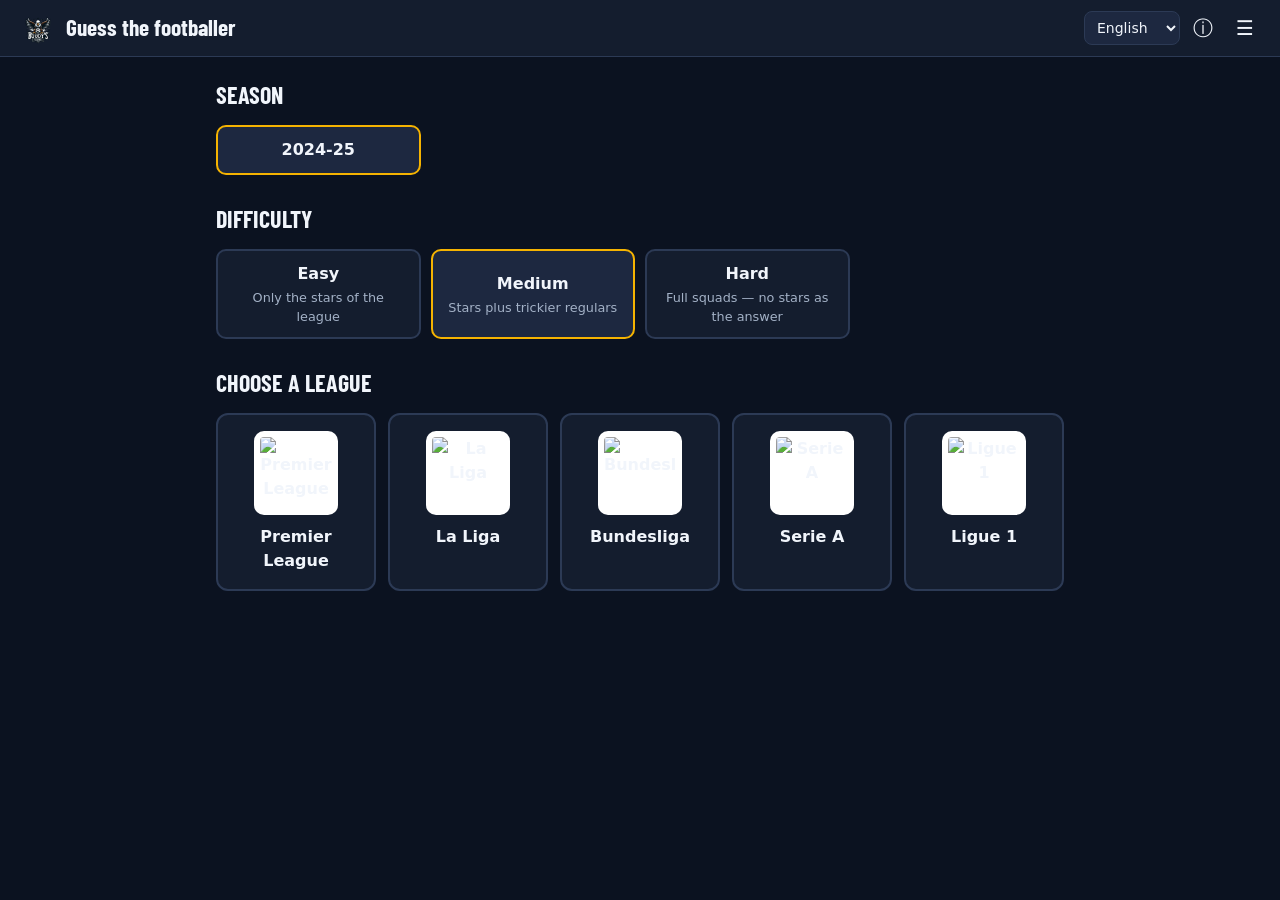
==== commit 80533148: "Redesign the home page: game preview, direct league links, translations, no cookie banner" ====
--- a/games/guess-the-footballer/index.html
+++ b/games/guess-the-footballer/index.html
@@ -3,6 +3,7 @@
 <head>
     <meta charset="UTF-8">
     <meta name="viewport" content="width=device-width, initial-scale=1.0">
+    <link rel="stylesheet" href="../../fonts/fonts.css">
     <link rel="stylesheet" href="game.css">
     <link rel="icon" href="../../images/Header/fotbal.png">
     <title>Guess the Footballer</title>
--- a/fonts/fonts.css
+++ b/fonts/fonts.css
@@ -0,0 +1,16 @@
+/* Self-hosted, so visitors' IP addresses are not sent to a font service. */
+@font-face {
+    font-family: "Barlow Condensed";
+    font-weight: 700;
+    font-display: swap;
+    src: url('barlow-condensed-700-latin.woff2') format('woff2');
+    unicode-range: U+0000-00FF, U+0131, U+0152-0153, U+02BB-02BC, U+02C6, U+02DA, U+02DC, U+2000-206F, U+20AC, U+2122, U+2191, U+2193, U+2212, U+2215, U+FEFF, U+FFFD;
+}
+
+@font-face {
+    font-family: "Barlow Condensed";
+    font-weight: 700;
+    font-display: swap;
+    src: url('barlow-condensed-700-latin-ext.woff2') format('woff2');
+    unicode-range: U+0100-02BA, U+02BD-02C5, U+02C7-02CC, U+02CE-02D7, U+02DD-02FF, U+1E00-1E9F, U+1EF2-1EFF, U+2020, U+20A0-20AB, U+20AD-20C0, U+2113, U+2C60-2C7F, U+A720-A7FF;
+}
--- a/games/guess-the-footballer/game.css
+++ b/games/guess-the-footballer/game.css
@@ -1,6 +1,7 @@
-/* Guess the Footballer: picker and game pages. */
+/* Picker and game pages */
 :root {
     color-scheme: dark;
+    --font-display: "Barlow Condensed", "Arial Narrow", system-ui, sans-serif;
     --league-bg: url('../../images/leagues/PremierLeague/Logo/1.jpg');
     --bg: #0b1220;
     --surface: #141d2e;
@@ -48,7 +49,7 @@
     cursor: pointer;
 }
 
-/* --- header -------------------------------------------------------------- */
+/* Header */
 .header {
     position: sticky;
     top: 0;
@@ -79,7 +80,8 @@
 }
 
 #mainHeader {
-    font-size: 1.15rem;
+    font-family: var(--font-display);
+    font-size: 1.45rem;
     font-weight: 700;
     line-height: 1.2;
 }
@@ -118,7 +120,7 @@
     background: var(--surface-raised);
 }
 
-/* Burger menu and "how to play" panels, both anchored under the header. */
+/* Burger menu and "how to play" panels */
 .navbar,
 #infoContent {
     position: absolute;
@@ -158,7 +160,8 @@
 
 #infoContent h2 {
     margin: 0 0 8px;
-    font-size: 1.1rem;
+    font-family: var(--font-display);
+    font-size: 1.4rem;
 }
 
 #infoContent p {
@@ -172,7 +175,7 @@
     right: 6px;
 }
 
-/* --- page layout --------------------------------------------------------- */
+/* Page layout */
 .content {
     width: 100%;
     max-width: 880px;
@@ -180,7 +183,7 @@
     padding: 20px 16px 48px;
 }
 
-/* --- game: head and input ------------------------------------------------ */
+/* Game: head and input */
 .game-head {
     display: flex;
     flex-wrap: wrap;
@@ -198,7 +201,8 @@
 .game-head h1 {
     flex: 1 1 auto;
     margin: 0;
-    font-size: 1.25rem;
+    font-family: var(--font-display);
+    font-size: 1.7rem;
     line-height: 1.25;
 }
 
@@ -351,7 +355,7 @@
     color: var(--muted);
 }
 
-/* --- game: messages, hints, result --------------------------------------- */
+/* Game: messages, hints, result */
 #feedback {
     margin-top: 14px;
     font-size: 1rem;
@@ -390,7 +394,8 @@
 }
 
 .reveal-name {
-    font-size: 1.2rem;
+    font-family: var(--font-display);
+    font-size: 1.6rem;
     font-weight: 700;
 }
 
@@ -445,7 +450,7 @@
     display: none;
 }
 
-/* --- game: one row per guess, newest first ------------------------------- */
+/* Game: one row per guess, newest first */
 #playerInfo {
     display: flex;
     flex-direction: column;
@@ -532,14 +537,16 @@
     color: #dcfce7;
 }
 
-/* --- picker -------------------------------------------------------------- */
+/* Picker */
 .picker-section {
     margin-bottom: 26px;
 }
 
 .picker-section h2 {
     margin: 0 0 12px;
-    font-size: 1.1rem;
+    font-family: var(--font-display);
+    font-size: 1.5rem;
+    text-transform: uppercase;
 }
 
 .option-row {
@@ -609,7 +616,7 @@
     border-radius: 10px;
 }
 
-/* --- phones -------------------------------------------------------------- */
+/* Phones */
 @media (max-width: 640px) {
     /* Team and nationality have long names, so they share the first row. */
     .attempt {
@@ -659,7 +666,7 @@
     }
 
     #mainHeader {
-        font-size: 0.95rem;
+        font-size: 1.15rem;
     }
 
     #logo {
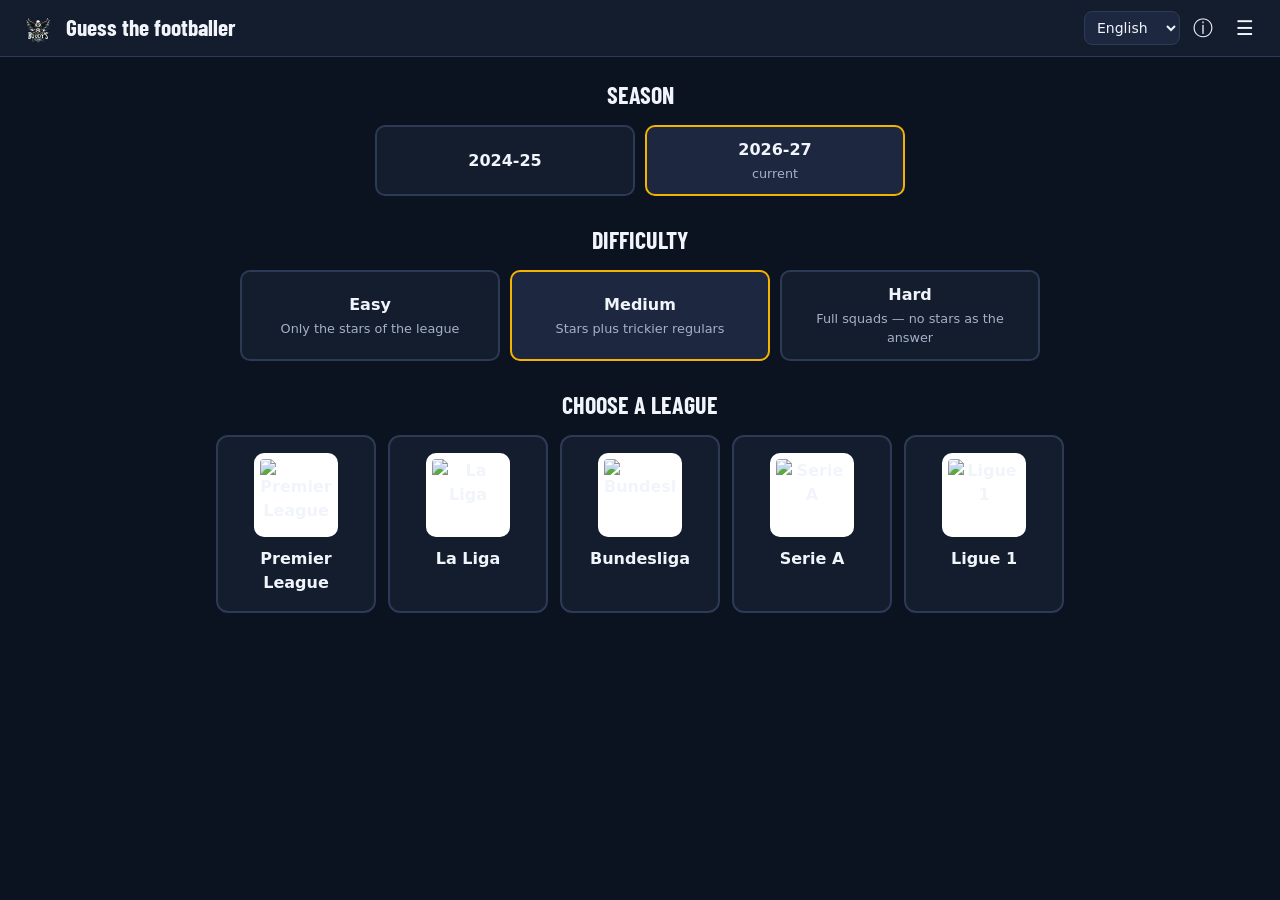
==== commit d2dcd3d1: "Unlockable hint chips and a compact legend; center the picker, Enter picks, flip new guesses, share " ====
--- a/games/guess-the-footballer/index.html
+++ b/games/guess-the-footballer/index.html
@@ -32,6 +32,8 @@
             <h2 data-translate="howToPlay">How to Play</h2>
             <p data-translate="selectLeague">1. Select a league, a season and a difficulty.</p>
             <p data-translate="guessFootballer">2. Guess the footballer based on the clues provided.</p>
+            <p data-translate="legend">Green ✓ = same as the hidden player · ↑ ↓ = the hidden player's age or number is higher / lower</p>
+            <p data-translate="hintRule">Hints: the club unlocks after 3 guesses, the age after 6.</p>
             <p data-translate="enjoyGame">3. Enjoy the game!</p>
         </div>
         <div class="navbar hidden" id="navbar">
--- a/games/guess-the-footballer/game.css
+++ b/games/guess-the-footballer/game.css
@@ -349,10 +349,116 @@
     border-radius: 50%;
 }
 
+/* Hints: locked until enough guesses, then one click shows them */
+.hint-row {
+    display: grid;
+    grid-template-columns: repeat(2, minmax(0, 1fr));
+    gap: 8px;
+    margin-top: 10px;
+}
+
+.hint-row:empty {
+    display: none;
+}
+
+.hint-chip {
+    display: flex;
+    flex-direction: column;
+    gap: 2px;
+    align-items: center;
+    justify-content: center;
+    min-width: 0;
+    min-height: 54px;
+    padding: 6px 10px;
+    color: var(--text);
+    text-align: center;
+    background: var(--surface);
+    border: 1px dashed var(--border);
+    border-radius: 10px;
+}
+
+.hint-label {
+    font-size: 0.68rem;
+    letter-spacing: 0.03em;
+    color: var(--muted);
+    text-transform: uppercase;
+}
+
+.hint-value {
+    display: inline-flex;
+    gap: 6px;
+    align-items: center;
+    font-size: 0.9rem;
+    font-weight: 700;
+}
+
+.hint-chip:disabled {
+    cursor: default;
+}
+
+.hint-chip.locked .hint-value {
+    font-weight: 400;
+    color: var(--muted);
+}
+
+.hint-chip.ready {
+    border: 1px solid var(--accent);
+}
+
+.hint-chip.ready .hint-value {
+    color: var(--accent);
+}
+
+.hint-chip.ready:hover {
+    background: var(--surface-raised);
+}
+
+.hint-chip.revealed {
+    background: var(--surface-raised);
+    border-style: solid;
+}
+
+.hint-logo {
+    width: 20px;
+    height: 20px;
+    padding: 1px;
+}
+
 .legend {
-    margin: 8px 2px 0;
+    display: flex;
+    flex-wrap: wrap;
+    gap: 4px 16px;
+    justify-content: center;
+    padding: 0;
+    margin: 10px 0 0;
     font-size: 0.82rem;
     color: var(--muted);
+    list-style: none;
+}
+
+.legend li {
+    display: inline-flex;
+    gap: 6px;
+    align-items: center;
+}
+
+.legend-chip {
+    display: inline-flex;
+    align-items: center;
+    justify-content: center;
+    width: 20px;
+    height: 20px;
+    font-size: 0.75rem;
+    font-weight: 700;
+    color: var(--text);
+    background: var(--surface-raised);
+    border: 1px solid var(--border);
+    border-radius: 5px;
+}
+
+.legend-chip.match {
+    background: var(--match);
+    border-color: var(--match-border);
 }
 
 /* Game: messages, hints, result */
@@ -386,6 +492,7 @@
     width: 104px;
     height: 104px;
     object-fit: contain;
+    border-radius: 14px;
 }
 
 .reveal-photo.logo-chip {
@@ -404,13 +511,19 @@
 }
 
 #restartContainer {
-    text-align: center;
-}
-
-#restartContainer button,
+    display: flex;
+    flex-wrap: wrap;
+    gap: 10px;
+    justify-content: center;
+    margin-top: 14px;
+}
+
+#restartContainer:empty {
+    display: none;
+}
+
 .primary-button {
     padding: 11px 32px;
-    margin-top: 14px;
     font-weight: 700;
     color: var(--on-accent);
     background: var(--accent);
@@ -418,14 +531,12 @@
     border-radius: 8px;
 }
 
-#restartContainer button:hover,
 .primary-button:hover {
     background: var(--accent-hover);
 }
 
-.hint-area {
-    margin-top: 14px;
-    text-align: center;
+#restartContainer .secondary-button {
+    padding: 11px 24px;
 }
 
 .secondary-button {
@@ -439,15 +550,6 @@
 
 .secondary-button:hover {
     background: var(--surface-raised);
-}
-
-#hint {
-    margin-top: 8px;
-    color: var(--text);
-}
-
-#hint:empty {
-    display: none;
 }
 
 /* Game: one row per guess, newest first */
@@ -472,6 +574,7 @@
     padding: 6px 10px;
     font-weight: 700;
     line-height: 1.25;
+    overflow-wrap: anywhere;
     background: var(--surface);
     border: 1px solid var(--border);
     border-radius: 8px;
@@ -537,9 +640,36 @@
     color: #dcfce7;
 }
 
+.attempt.fresh {
+    perspective: 800px;
+}
+
+.attempt.fresh .tile {
+    animation: tile-flip 0.45s ease-out both;
+    animation-delay: calc(var(--i) * 120ms);
+}
+
+@keyframes tile-flip {
+    from {
+        opacity: 0;
+        transform: rotateX(-90deg);
+    }
+    to {
+        opacity: 1;
+        transform: rotateX(0);
+    }
+}
+
+@media (prefers-reduced-motion: reduce) {
+    .attempt.fresh .tile {
+        animation: none;
+    }
+}
+
 /* Picker */
 .picker-section {
     margin-bottom: 26px;
+    text-align: center;
 }
 
 .picker-section h2 {
@@ -550,12 +680,15 @@
 }
 
 .option-row {
-    display: grid;
-    grid-template-columns: repeat(auto-fill, minmax(190px, 1fr));
+    display: flex;
+    flex-wrap: wrap;
     gap: 10px;
+    justify-content: center;
 }
 
 .option-button {
+    flex: 1 1 200px;
+    max-width: 260px;
     padding: 11px 14px;
     font-weight: 700;
     color: var(--text);
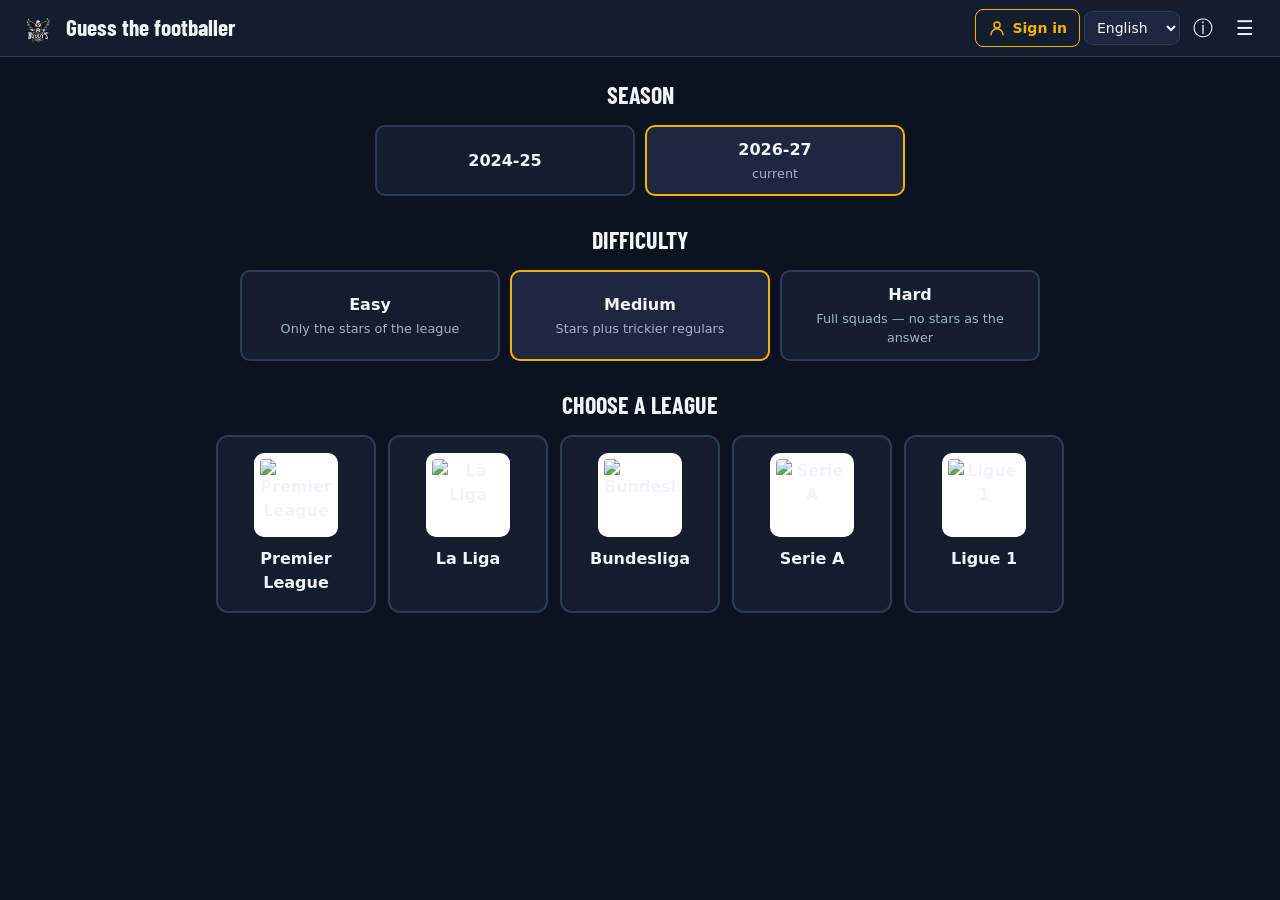
==== commit 46dd8f71: "login account" ====
--- a/games/guess-the-footballer/index.html
+++ b/games/guess-the-footballer/index.html
@@ -5,6 +5,7 @@
     <meta name="viewport" content="width=device-width, initial-scale=1.0">
     <link rel="stylesheet" href="../../fonts/fonts.css">
     <link rel="stylesheet" href="game.css">
+    <link rel="stylesheet" href="account.css">
     <link rel="icon" href="../../images/Header/fotbal.png">
     <title>Guess the Footballer</title>
 </head>
@@ -15,6 +16,7 @@
             <span id="mainHeader" data-translate="guessTheFootballer">Guess the footballer</span>
         </a>
         <div class="header-tools">
+            <div id="account" class="account"></div>
             <label class="language-selector">
                 <span class="visually-hidden">Language</span>
                 <select id="language">
@@ -57,6 +59,8 @@
     </main>
 
     <script defer src="i18n.js"></script>
+    <script defer src="../../vendor/supabase-js-2.119.0.js"></script>
+    <script defer src="auth.js"></script>
     <script defer src="picker.js"></script>
     <script defer src="ui.js"></script>
 </body>
--- a/games/guess-the-footballer/game.css
+++ b/games/guess-the-footballer/game.css
@@ -666,6 +666,119 @@
     }
 }
 
+/* Result page */
+.result-summary {
+    display: flex;
+    flex-direction: column;
+    align-items: center;
+    padding: 20px 16px;
+    text-align: center;
+    background: var(--surface);
+    border: 1px solid var(--border);
+    border-radius: 14px;
+}
+
+.result-summary p {
+    margin: 0;
+}
+
+.result-score {
+    font-family: var(--font-display);
+    font-size: 3.4rem;
+    font-weight: 700;
+    line-height: 1;
+}
+
+.result-score.won { color: var(--success); }
+.result-score.lost { color: var(--error); }
+
+.result-summary .result-outcome {
+    margin-top: 8px;
+    font-weight: 700;
+}
+
+.result-summary .result-hints {
+    margin-top: 4px;
+    color: var(--muted);
+}
+
+.result-summary .result-points,
+.points-earned {
+    margin-top: 6px;
+    font-family: var(--font-display);
+    font-size: 1.35rem;
+    font-weight: 700;
+    color: var(--accent);
+}
+
+.result-invalid {
+    color: var(--error);
+    font-weight: 700;
+}
+
+.mini-grid {
+    display: flex;
+    flex-direction: column;
+    gap: 4px;
+    margin-top: 16px;
+}
+
+.mini-row {
+    display: flex;
+    gap: 4px;
+}
+
+.mini-row span {
+    width: 18px;
+    height: 18px;
+    background: var(--surface-raised);
+    border: 1px solid var(--border);
+    border-radius: 4px;
+}
+
+.mini-row span.match {
+    background: var(--match);
+    border-color: var(--match-border);
+}
+
+.result-actions {
+    display: flex;
+    flex-wrap: wrap;
+    gap: 10px;
+    justify-content: center;
+    margin-top: 14px;
+}
+
+.result-actions .primary-button,
+.result-actions .secondary-button {
+    display: inline-block;
+    padding: 11px 24px;
+    font-size: 1rem;
+    text-decoration: none;
+}
+
+.result-details {
+    margin-top: 18px;
+}
+
+.result-details .legend {
+    margin-top: 0;
+}
+
+.reveal-unknown {
+    display: grid;
+    place-items: center;
+    width: 104px;
+    height: 104px;
+    font-family: var(--font-display);
+    font-size: 3rem;
+    font-weight: 700;
+    color: var(--muted);
+    background: var(--surface-raised);
+    border: 1px dashed var(--border);
+    border-radius: 14px;
+}
+
 /* Picker */
 .picker-section {
     margin-bottom: 26px;
--- a/games/guess-the-footballer/account.css
+++ b/games/guess-the-footballer/account.css
@@ -0,0 +1,342 @@
+/* The account button in the header, shared by the home page and the game pages (both define these colours). */
+/* Not positioned: the menu is placed against the header's right edge, like the ☰ panel, so it never leaves the screen. */
+.account {
+    display: flex;
+}
+
+.account-signin {
+    display: inline-flex;
+    align-items: center;
+    gap: 6px;
+    height: 38px;
+    padding: 0 12px;
+    font: inherit;
+    font-size: 0.875rem;
+    font-weight: 600;
+    color: var(--accent);
+    cursor: pointer;
+    background: transparent;
+    border: 1px solid var(--accent);
+    border-radius: 8px;
+}
+
+.account-signin:hover {
+    color: var(--on-accent);
+    background: var(--accent);
+}
+
+.account svg {
+    flex: none;
+    width: 18px;
+    height: 18px;
+    fill: none;
+    stroke: currentColor;
+    stroke-width: 2;
+    stroke-linecap: round;
+    stroke-linejoin: round;
+}
+
+.account-avatar {
+    width: 38px;
+    height: 38px;
+    padding: 0;
+    font-family: var(--font-display);
+    font-size: 1.15rem;
+    font-weight: 700;
+    color: var(--on-accent);
+    cursor: pointer;
+    background: var(--accent);
+    border: none;
+    border-radius: 50%;
+}
+
+.account-avatar:hover {
+    background: var(--accent-hover);
+}
+
+.account-menu {
+    position: absolute;
+    top: calc(100% + 6px);
+    right: 16px;
+    z-index: 40;
+    display: flex;
+    flex-direction: column;
+    width: min(280px, calc(100vw - 32px));
+    padding: 6px;
+    background: var(--surface-raised);
+    border: 1px solid var(--border);
+    border-radius: 12px;
+    box-shadow: 0 12px 32px rgb(0 0 0 / 0.45);
+}
+
+.account-menu[hidden] {
+    display: none;
+}
+
+.account-head {
+    display: flex;
+    align-items: center;
+    gap: 10px;
+    padding: 8px 10px;
+}
+
+.account-head-avatar {
+    display: grid;
+    flex: none;
+    place-items: center;
+    width: 36px;
+    height: 36px;
+    font-family: var(--font-display);
+    font-size: 1.1rem;
+    font-weight: 700;
+    color: var(--on-accent);
+    background: var(--accent);
+    border-radius: 50%;
+}
+
+.account-who {
+    display: flex;
+    flex-direction: column;
+    min-width: 0;
+}
+
+.account-name,
+.account-email {
+    overflow: hidden;
+    text-overflow: ellipsis;
+    white-space: nowrap;
+}
+
+.account-name {
+    font-weight: 600;
+    color: var(--text);
+}
+
+.account-email {
+    font-size: 0.8125rem;
+    color: var(--muted);
+}
+
+.account-divider {
+    width: 100%;
+    margin: 6px 0;
+    border: none;
+    border-top: 1px solid var(--border);
+}
+
+.account-item {
+    display: flex;
+    align-items: center;
+    gap: 10px;
+    width: 100%;
+    padding: 9px 10px;
+    font: inherit;
+    font-size: 0.9375rem;
+    color: var(--text);
+    text-align: left;
+    text-decoration: none;
+    cursor: pointer;
+    background: transparent;
+    border: none;
+    border-radius: 8px;
+}
+
+.account-item:hover,
+.account-item:focus-visible {
+    background: var(--surface);
+}
+
+.account-item svg {
+    color: var(--muted);
+}
+
+/* Under the points at the end of a round: whether it reached the account. */
+.save-status {
+    margin-top: 4px;
+    font-size: 0.9375rem;
+    font-weight: 500;
+    color: var(--muted);
+}
+
+.save-saved {
+    color: var(--success);
+}
+
+.save-failed {
+    color: var(--error);
+}
+
+.link-button {
+    padding: 0;
+    font: inherit;
+    font-weight: 600;
+    color: var(--accent);
+    text-decoration: underline;
+    cursor: pointer;
+    background: none;
+    border: none;
+}
+
+/* Profile page */
+.profile-head {
+    display: flex;
+    align-items: center;
+    gap: 14px;
+    padding: 16px;
+    background: var(--surface);
+    border: 1px solid var(--border);
+    border-radius: 14px;
+}
+
+.profile-avatar {
+    width: 56px;
+    height: 56px;
+    font-size: 1.6rem;
+}
+
+.profile-who {
+    min-width: 0;
+}
+
+.profile-name {
+    margin: 0;
+    font-family: var(--font-display);
+    font-size: 1.8rem;
+    line-height: 1.1;
+    overflow-wrap: anywhere;
+}
+
+.profile-email {
+    margin: 2px 0 0;
+    color: var(--muted);
+    overflow-wrap: anywhere;
+}
+
+.profile-section h2 {
+    margin: 22px 0 10px;
+    font-family: var(--font-display);
+    font-size: 1.4rem;
+}
+
+.profile-note {
+    margin: 0 0 14px;
+    color: var(--muted);
+}
+
+.profile-note.error {
+    color: var(--error);
+}
+
+.profile-section .primary-button,
+.profile-empty .primary-button {
+    display: inline-block;
+    text-decoration: none;
+}
+
+.profile-empty {
+    padding: 28px 16px;
+    text-align: center;
+    background: var(--surface);
+    border: 1px solid var(--border);
+    border-radius: 14px;
+}
+
+.profile-empty p {
+    margin: 0 0 14px;
+}
+
+.history {
+    display: flex;
+    flex-direction: column;
+    gap: 8px;
+}
+
+.history-row {
+    display: grid;
+    grid-template-columns: 1fr auto 3.5em;
+    gap: 12px;
+    align-items: center;
+    padding: 12px 14px;
+    color: var(--text);
+    text-decoration: none;
+    background: var(--surface);
+    border: 1px solid var(--border);
+    border-radius: 12px;
+}
+
+a.history-row:hover,
+a.history-row:focus-visible {
+    background: var(--surface-raised);
+}
+
+.history-main {
+    min-width: 0;
+}
+
+.history-league {
+    display: block;
+    font-weight: 600;
+}
+
+.history-meta {
+    display: flex;
+    flex-wrap: wrap;
+    gap: 6px 10px;
+    align-items: center;
+    margin-top: 5px;
+    font-size: 0.875rem;
+    color: var(--muted);
+}
+
+.history-meta .difficulty-chip {
+    padding: 1px 9px;
+    font-size: 0.75rem;
+}
+
+.history-outcome {
+    font-family: var(--font-display);
+    font-size: 1.3rem;
+    font-weight: 700;
+}
+
+.history-outcome.won {
+    color: var(--success);
+}
+
+.history-outcome.lost {
+    color: var(--error);
+}
+
+.history-outcome.abandoned {
+    font-family: inherit;
+    font-size: 0.8125rem;
+    font-weight: 600;
+    color: var(--muted);
+}
+
+.history-points {
+    font-family: var(--font-display);
+    font-size: 1.2rem;
+    font-weight: 700;
+    color: var(--accent);
+    text-align: right;
+}
+
+@media (max-width: 480px) {
+    .account-signin {
+        justify-content: center;
+        width: 34px;
+        height: 34px;
+        padding: 0;
+    }
+
+    .account-signin-text {
+        display: none;
+    }
+
+    .account-avatar {
+        width: 34px;
+        height: 34px;
+        font-size: 1rem;
+    }
+}
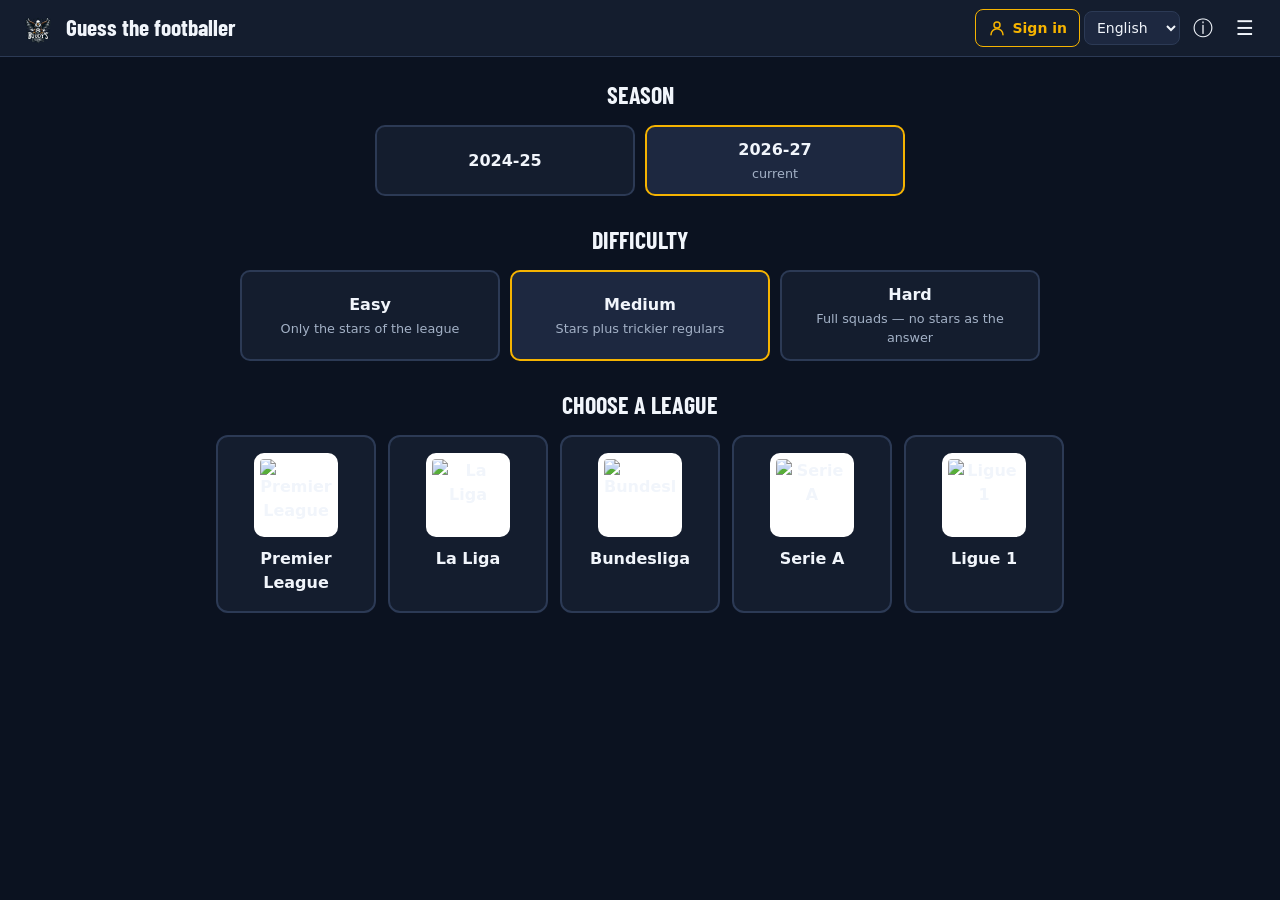
==== commit 1a06fc33: "Add the album: a card for every player guessed" ====
--- a/games/guess-the-footballer/index.html
+++ b/games/guess-the-footballer/index.html
@@ -39,7 +39,9 @@
             <p data-translate="enjoyGame">3. Enjoy the game!</p>
         </div>
         <div class="navbar hidden" id="navbar">
-            <nav id="menuContent"></nav>
+            <nav id="menuContent">
+                <a href="album.html" data-translate="album">Album</a>
+            </nav>
         </div>
     </header>
 
--- a/games/guess-the-footballer/game.css
+++ b/games/guess-the-footballer/game.css
@@ -326,10 +326,20 @@
     color: var(--muted);
 }
 
+.badge {
+    flex: none;
+    height: auto;
+    aspect-ratio: 64 / 42;
+}
+
+.badge-code {
+    font-family: var(--font-display);
+    font-size: 25.5px;
+    font-weight: 700;
+}
+
 .team-logo-small {
-    width: 28px;
-    height: 28px;
-    padding: 2px;
+    width: 42px;
 }
 
 .avatar {
@@ -419,9 +429,7 @@
 }
 
 .hint-logo {
-    width: 20px;
-    height: 20px;
-    padding: 1px;
+    width: 38px;
 }
 
 .legend {
@@ -495,9 +503,8 @@
     border-radius: 14px;
 }
 
-.reveal-photo.logo-chip {
-    padding: 8px;
-    border-radius: 14px;
+.reveal-badge {
+    width: 132px;
 }
 
 .reveal-name {
@@ -626,9 +633,7 @@
 }
 
 .tile-logo {
-    width: 24px;
-    height: 24px;
-    padding: 2px;
+    width: 38px;
 }
 
 .tile.match {
@@ -664,6 +669,38 @@
     .attempt.fresh .tile {
         animation: none;
     }
+}
+
+/* Opening clue */
+.clue-card {
+    margin-bottom: 14px;
+    padding: 10px 14px;
+    background: var(--surface);
+    border: 1px solid var(--border);
+    border-left: 4px solid var(--accent);
+    border-radius: 10px;
+}
+
+.clue-title {
+    display: block;
+    font-size: 0.75rem;
+    font-weight: 700;
+    letter-spacing: 0.04em;
+    color: var(--accent);
+    text-transform: uppercase;
+}
+
+.clue-text {
+    margin: 4px 0 0;
+    font-weight: 600;
+    line-height: 1.35;
+}
+
+.result-summary .clue-card {
+    width: 100%;
+    max-width: 560px;
+    margin: 12px 0 0;
+    text-align: left;
 }
 
 /* Result page */
@@ -898,9 +935,7 @@
     }
 
     .tile-logo {
-        flex: none;
-        width: 22px;
-        height: 22px;
+        width: 34px;
     }
 
     .tile-label {
--- a/games/guess-the-footballer/account.css
+++ b/games/guess-the-footballer/account.css
@@ -195,7 +195,60 @@
 }
 
 .profile-who {
+    flex: 1;
     min-width: 0;
+}
+
+.profile-points {
+    display: flex;
+    flex: none;
+    flex-direction: column;
+    align-items: flex-end;
+    line-height: 1;
+}
+
+.profile-points-value {
+    font-family: var(--font-display);
+    font-size: 2.4rem;
+    font-weight: 700;
+    color: var(--accent);
+}
+
+.profile-points-label {
+    margin-top: 4px;
+    font-size: 0.8125rem;
+    color: var(--muted);
+    text-transform: uppercase;
+    letter-spacing: 0.04em;
+}
+
+.profile-stats {
+    display: grid;
+    grid-template-columns: repeat(auto-fit, minmax(100px, 1fr)); /* five in a row on a computer, three and two on a phone */
+    gap: 8px;
+    margin-top: 10px;
+}
+
+.stat-card {
+    display: flex;
+    flex-direction: column;
+    gap: 4px;
+    padding: 12px 14px;
+    background: var(--surface);
+    border: 1px solid var(--border);
+    border-radius: 12px;
+}
+
+.stat-value {
+    font-family: var(--font-display);
+    font-size: 1.7rem;
+    font-weight: 700;
+    line-height: 1;
+}
+
+.stat-label {
+    font-size: 0.8125rem;
+    color: var(--muted);
 }
 
 .profile-name {
@@ -320,6 +373,62 @@
     font-weight: 700;
     color: var(--accent);
     text-align: right;
+}
+
+/* Deleting the account: two steps, so one click can never do it. */
+.profile-danger {
+    padding-top: 6px;
+    margin-top: 28px;
+    border-top: 1px solid var(--border);
+}
+
+.danger-actions {
+    display: flex;
+    flex-wrap: wrap;
+    gap: 10px;
+    align-items: center;
+    margin-bottom: 14px;
+}
+
+.danger-question {
+    flex-basis: 100%;
+    color: var(--error);
+}
+
+.danger-outline-button,
+.danger-button {
+    padding: 9px 18px;
+    font: inherit;
+    font-weight: 600;
+    cursor: pointer;
+    border-radius: 8px;
+}
+
+.danger-outline-button {
+    color: var(--error);
+    background: transparent;
+    border: 1px solid var(--error);
+}
+
+.danger-outline-button:hover {
+    background: rgb(255 154 154 / 0.1);
+}
+
+.danger-button {
+    color: #450a0a;
+    background: var(--error);
+    border: 1px solid var(--error);
+}
+
+.danger-button:disabled,
+.profile-danger .secondary-button:disabled {
+    cursor: wait;
+    opacity: 0.6;
+}
+
+.profile-danger > a {
+    font-size: 0.875rem;
+    color: var(--muted);
 }
 
 @media (max-width: 480px) {
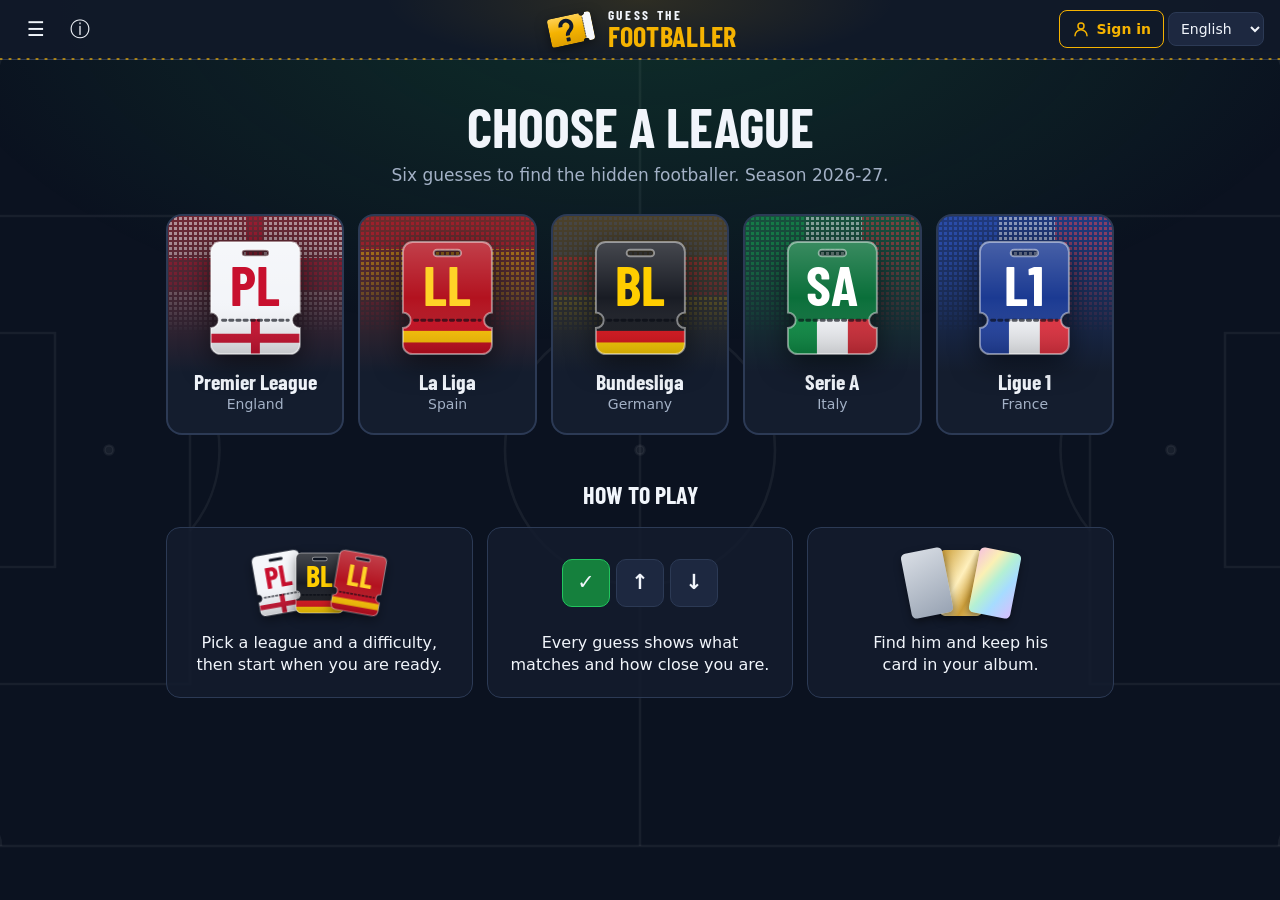
==== commit 81ce0026: "Remove photos and logos, drop 2024-25, add the start screen and the installable app." ====
--- a/games/guess-the-footballer/index.html
+++ b/games/guess-the-footballer/index.html
@@ -5,20 +5,30 @@
     <meta name="viewport" content="width=device-width, initial-scale=1.0">
     <link rel="stylesheet" href="../../fonts/fonts.css">
     <link rel="stylesheet" href="game.css">
+    <link rel="stylesheet" href="shell.css">
     <link rel="stylesheet" href="account.css">
-    <link rel="icon" href="../../images/Header/fotbal.png">
+    <link rel="icon" href="../../images/icons/icon.svg" type="image/svg+xml" sizes="any">
+    <link rel="icon" href="../../images/icons/icon-192.png" sizes="192x192">
+    <link rel="apple-touch-icon" href="../../images/icons/apple-touch-icon.png">
+    <link rel="manifest" href="../../manifest.webmanifest">
+    <meta name="theme-color" content="#141d2e">
     <title>Guess the Footballer</title>
 </head>
 <body>
     <header class="header">
+        <div class="header-side">
+            <button id="menuButton" class="icon-button" aria-label="Menu">&#9776;</button>
+            <button id="infoButton" class="icon-button" aria-label="How to play">ⓘ</button>
+        </div>
         <a class="brand" href="../../index.html">
-            <img src="../../images/Header/fotbal.png" alt="" id="logo">
-            <span id="mainHeader" data-translate="guessTheFootballer">Guess the footballer</span>
+            <img class="brand-logo" src="../../images/logo.svg" alt="" width="76" height="60">
+            <span class="brand-name"><span>Guess the</span> <strong>Footballer</strong></span>
         </a>
-        <div class="header-tools">
+        <div class="header-side header-tools">
             <div id="account" class="account"></div>
             <label class="language-selector">
                 <span class="visually-hidden">Language</span>
+                <span class="language-code" aria-hidden="true">EN</span>
                 <select id="language">
                     <option value="en">English</option>
                     <option value="es">Español</option>
@@ -26,16 +36,14 @@
                     <option value="ro">Română</option>
                 </select>
             </label>
-            <button id="infoButton" class="icon-button" aria-label="How to play">ⓘ</button>
-            <button id="menuButton" class="icon-button" aria-label="Menu">&#9776;</button>
         </div>
         <div id="infoContent" class="hidden">
             <button id="closeButton" class="icon-button" aria-label="Close">&times;</button>
             <h2 data-translate="howToPlay">How to Play</h2>
-            <p data-translate="selectLeague">1. Select a league, a season and a difficulty.</p>
+            <p data-translate="selectLeague">1. Select a league and a difficulty.</p>
             <p data-translate="guessFootballer">2. Guess the footballer based on the clues provided.</p>
             <p data-translate="legend">Green ✓ = same as the hidden player · ↑ ↓ = the hidden player's age or number is higher / lower</p>
-            <p data-translate="hintRule">Hints: the club unlocks after 3 guesses, the age after 6.</p>
+            <p data-translate="hintRule">Hints: the club unlocks after 2 guesses, the age after 4.</p>
             <p data-translate="enjoyGame">3. Enjoy the game!</p>
         </div>
         <div class="navbar hidden" id="navbar">
@@ -45,25 +53,35 @@
         </div>
     </header>
 
-    <main class="content">
-        <section class="picker-section">
-            <h2 data-translate="season">Season</h2>
-            <div class="option-row" id="seasonRow"></div>
-        </section>
-        <section class="picker-section">
-            <h2 data-translate="difficulty">Difficulty</h2>
-            <div class="option-row" id="difficultyRow"></div>
-        </section>
-        <section class="picker-section">
-            <h2 data-translate="chooseLeague">Choose a league</h2>
-            <div class="league-grid" id="leagueGrid"></div>
-        </section>
+    <main class="content picker">
+        <h1 class="picker-title" data-translate="chooseLeague">Choose a league</h1>
+        <p class="picker-text"><span data-translate="pickerText">Six guesses to find the hidden footballer.</span> <span id="seasonNote"></span></p>
+        <div class="picker-seasons" id="seasonRow" hidden></div>
+        <nav class="league-grid" id="leagueGrid"></nav>
+
+        <h2 class="steps-title" data-translate="howToPlay">How to Play</h2>
+        <ol class="steps">
+            <li>
+                <span class="step-picture" id="stepLeagues" aria-hidden="true"></span>
+                <p data-translate="stepChoose">Pick a league and a difficulty, then start when you are ready.</p>
+            </li>
+            <li>
+                <span class="step-picture" aria-hidden="true"><span class="step-tile match">✓</span><span class="step-tile">↑</span><span class="step-tile">↓</span></span>
+                <p data-translate="stepGuess">Every guess shows what matches and how close you are.</p>
+            </li>
+            <li>
+                <span class="step-picture" aria-hidden="true"><span class="step-card"></span><span class="step-card"></span><span class="step-card"></span></span>
+                <p data-translate="stepKeep">Find him and keep his card in your album.</p>
+            </li>
+        </ol>
     </main>
 
     <script defer src="i18n.js"></script>
     <script defer src="../../vendor/supabase-js-2.119.0.js"></script>
     <script defer src="auth.js"></script>
+    <script defer src="league-marks.js"></script>
     <script defer src="picker.js"></script>
     <script defer src="ui.js"></script>
+    <script defer src="../../pwa.js"></script>
 </body>
 </html>
--- a/games/guess-the-footballer/game.css
+++ b/games/guess-the-footballer/game.css
@@ -2,7 +2,8 @@
 :root {
     color-scheme: dark;
     --font-display: "Barlow Condensed", "Arial Narrow", system-ui, sans-serif;
-    --league-bg: url('../../images/leagues/PremierLeague/Logo/1.jpg');
+    --league-glow: transparent;
+    --league-tifo: none;
     --bg: #0b1220;
     --surface: #141d2e;
     --surface-raised: #1d2840;
@@ -49,132 +50,6 @@
     cursor: pointer;
 }
 
-/* Header */
-.header {
-    position: sticky;
-    top: 0;
-    z-index: 30;
-    display: flex;
-    align-items: center;
-    justify-content: space-between;
-    gap: 8px;
-    padding: 8px 16px;
-    background: var(--surface);
-    border-bottom: 1px solid var(--border);
-}
-
-.brand {
-    display: flex;
-    align-items: center;
-    gap: 10px;
-    min-width: 0;
-    color: var(--text);
-    text-decoration: none;
-}
-
-#logo {
-    flex: none;
-    width: 40px;
-    height: 40px;
-    object-fit: contain;
-}
-
-#mainHeader {
-    font-family: var(--font-display);
-    font-size: 1.45rem;
-    font-weight: 700;
-    line-height: 1.2;
-}
-
-.header-tools {
-    display: flex;
-    flex: none;
-    align-items: center;
-    gap: 4px;
-}
-
-#language {
-    padding: 7px 8px;
-    font: inherit;
-    font-size: 0.875rem;
-    color: var(--text);
-    cursor: pointer;
-    background: var(--surface-raised);
-    border: 1px solid var(--border);
-    border-radius: 8px;
-}
-
-.icon-button {
-    width: 38px;
-    height: 38px;
-    padding: 0;
-    font-size: 1.25rem;
-    line-height: 1;
-    color: var(--text);
-    background: transparent;
-    border: none;
-    border-radius: 8px;
-}
-
-.icon-button:hover {
-    background: var(--surface-raised);
-}
-
-/* Burger menu and "how to play" panels */
-.navbar,
-#infoContent {
-    position: absolute;
-    top: calc(100% + 6px);
-    right: 16px;
-    width: min(320px, calc(100vw - 32px));
-    background: var(--surface-raised);
-    border: 1px solid var(--border);
-    border-radius: 12px;
-    box-shadow: 0 12px 28px rgba(0, 0, 0, 0.45);
-}
-
-.navbar.show,
-#infoContent.show {
-    display: block;
-}
-
-#menuContent a {
-    display: block;
-    padding: 11px 16px;
-    color: var(--text);
-    text-decoration: none;
-    border-bottom: 1px solid var(--border);
-}
-
-#menuContent a:last-child {
-    border-bottom: none;
-}
-
-#menuContent a:hover {
-    background: var(--border);
-}
-
-#infoContent {
-    padding: 14px 18px;
-}
-
-#infoContent h2 {
-    margin: 0 0 8px;
-    font-family: var(--font-display);
-    font-size: 1.4rem;
-}
-
-#infoContent p {
-    margin: 6px 0;
-    color: var(--muted);
-}
-
-#closeButton {
-    position: absolute;
-    top: 6px;
-    right: 6px;
-}
-
 /* Page layout */
 .content {
     width: 100%;
@@ -183,44 +58,87 @@
     padding: 20px 16px 48px;
 }
 
-/* Game: head and input */
+/* Game: the head is a ticket lying flat, with the league's pass on its stub */
 .game-head {
-    display: flex;
-    flex-wrap: wrap;
-    align-items: center;
-    gap: 10px 14px;
-    padding: 14px 16px;
+    --stub: 78px;
+    --notch: 7px;
+    position: relative;
+    display: grid;
+    grid-template-columns: var(--stub) 1fr auto;
+    gap: 4px 18px;
+    align-items: center;
+    min-height: 92px;
+    padding: 12px 16px 12px 0;
     margin-bottom: 14px;
+    overflow: hidden;
+    isolation: isolate;
     background:
-        linear-gradient(rgba(11, 18, 32, 0.74), rgba(11, 18, 32, 0.88)),
-        var(--league-bg) center / cover var(--surface);
+        radial-gradient(circle, rgb(255 255 255 / 0.4) 1.1px, transparent 1.6px) calc(var(--stub) - 4px) 1px / 8px 7px repeat-y,
+        linear-gradient(90deg, color-mix(in oklab, var(--league-glow) 72%, var(--surface)), color-mix(in oklab, var(--league-glow) 22%, #0a101c) 60%, color-mix(in oklab, var(--league-glow) 12%, #070b14));
     border: 1px solid var(--border);
     border-radius: 14px;
+    -webkit-mask:
+        radial-gradient(circle var(--notch) at var(--stub) 0, #0000 97%, #000) top / 100% 51% no-repeat,
+        radial-gradient(circle var(--notch) at var(--stub) 100%, #0000 97%, #000) bottom / 100% 51% no-repeat;
+    mask:
+        radial-gradient(circle var(--notch) at var(--stub) 0, #0000 97%, #000) top / 100% 51% no-repeat,
+        radial-gradient(circle var(--notch) at var(--stub) 100%, #0000 97%, #000) bottom / 100% 51% no-repeat;
+}
+
+/* The stand opposite: the crowd holds up the country's flag, card by card. */
+.game-head::before,
+.game-head::after {
+    position: absolute;
+    z-index: -1;
+    content: "";
+}
+
+.game-head::before {
+    inset: 0 0 0 34%;
+    background: var(--league-tifo);
+    opacity: 0.62;
+    -webkit-mask:
+        radial-gradient(circle, #000 1.5px, #0000 1.9px) 0 0 / 5px 5px,
+        linear-gradient(90deg, #0000 4%, #000 62%);
+    -webkit-mask-composite: source-in;
+    mask:
+        radial-gradient(circle, #000 1.5px, #0000 1.9px) 0 0 / 5px 5px,
+        linear-gradient(90deg, #0000 4%, #000 62%);
+    mask-composite: intersect;
+}
+
+/* Two floodlights above it. */
+.game-head::after {
+    inset: 0;
+    background:
+        radial-gradient(150px 95px at 66% -14px, rgb(255 255 255 / 0.34), transparent 70%),
+        radial-gradient(150px 95px at 97% -14px, rgb(255 255 255 / 0.34), transparent 70%),
+        linear-gradient(transparent 55%, rgb(5 8 15 / 0.5));
 }
 
 .game-head h1 {
-    flex: 1 1 auto;
+    min-width: 0;
+    text-shadow: 0 1px 8px rgb(0 0 0 / 0.75);
     margin: 0;
     font-family: var(--font-display);
     font-size: 1.7rem;
     line-height: 1.25;
 }
 
-.logo-chip {
+.league-mark {
+    display: block;
     flex: none;
-    object-fit: contain;
-    background: #fff;
-    border-radius: 6px;
-}
-
-#leagueLogo {
-    width: 44px;
-    height: 44px;
-    padding: 3px;
-}
-
-#leagueLogo:not([src]) {
-    visibility: hidden;
+    aspect-ratio: 48 / 60;
+}
+
+#leagueMark {
+    display: grid;
+    place-items: center;
+    min-height: 56px; /* the mark's place, so the page does not jump when it arrives */
+}
+
+#leagueMark .league-mark {
+    height: 56px;
 }
 
 .game-meta {
@@ -242,9 +160,205 @@
     border: 1px solid var(--border);
 }
 
+.game-meta > * {
+    box-shadow: 0 2px 8px rgb(0 0 0 / 0.45);
+}
+
 .difficulty-easy { color: #052e16; background: #4ade80; }
 .difficulty-medium { color: var(--on-accent); background: var(--accent); }
 .difficulty-hard { color: #450a0a; background: #fca5a5; }
+
+/* Before the round: the hidden player's ticket, face down */
+.kickoff {
+    display: grid;
+    grid-template-columns: 224px 1fr;
+    gap: 34px;
+    align-items: center;
+    padding: 30px 34px;
+    background:
+        radial-gradient(60% 90% at 14% 40%, color-mix(in oklab, var(--league-glow) 34%, transparent), transparent 75%),
+        rgb(20 29 46 / 0.92);
+    border: 1px solid var(--border);
+    border-radius: 16px;
+}
+
+.kickoff[hidden] {
+    display: none;
+}
+
+.kickoff-card {
+    position: relative;
+    overflow: hidden;
+    animation: float 4.5s ease-in-out infinite;
+}
+
+.kickoff-card::after {
+    position: absolute;
+    inset: 0;
+    content: "";
+    background: linear-gradient(115deg, transparent 42%, rgb(255 255 255 / 0.22) 50%, transparent 58%) 130% 0 / 260% 100% no-repeat;
+    animation: sheen 4.5s ease-in-out infinite;
+}
+
+@keyframes float {
+    0%, 100% {
+        transform: translateY(0) rotate(-2deg);
+    }
+    50% {
+        transform: translateY(-7px) rotate(1deg);
+    }
+}
+
+@keyframes sheen {
+    0%, 55% {
+        background-position: 130% 0;
+    }
+    90%, 100% {
+        background-position: -30% 0;
+    }
+}
+
+.kickoff-text h2 {
+    margin: 0;
+    font-family: var(--font-display);
+    font-size: clamp(1.8rem, 5vw, 2.5rem);
+    line-height: 1.05;
+    text-transform: uppercase;
+    text-wrap: balance;
+}
+
+.kickoff-intro {
+    margin: 8px 0 18px;
+    color: var(--muted);
+}
+
+.difficulty-options {
+    display: grid;
+    grid-template-columns: repeat(3, minmax(0, 1fr));
+    gap: 8px;
+}
+
+.difficulty-option {
+    padding: 11px 6px 10px;
+    color: var(--text);
+    background: var(--surface);
+    border: 2px solid var(--border);
+    border-radius: 12px;
+    transition: border-color 0.15s ease, background-color 0.15s ease, transform 0.15s ease;
+}
+
+.difficulty-option strong,
+.difficulty-option small {
+    display: block;
+}
+
+.difficulty-option strong {
+    font-family: var(--font-display);
+    font-size: 1.3rem;
+    line-height: 1.1;
+}
+
+.difficulty-option small {
+    margin-top: 2px;
+    font-size: 0.78rem;
+    line-height: 1.25;
+    color: var(--muted);
+}
+
+.option-easy { --level: #4ade80; }
+.option-medium { --level: var(--accent); }
+.option-hard { --level: #fca5a5; }
+
+.difficulty-option strong::before {
+    display: inline-block;
+    width: 0.5em;
+    height: 0.5em;
+    margin-right: 0.35em;
+    vertical-align: 0.08em;
+    content: "";
+    background: var(--level);
+    border-radius: 50%;
+}
+
+.difficulty-option:hover {
+    border-color: var(--level);
+    transform: translateY(-2px);
+}
+
+.difficulty-option[aria-pressed="true"] {
+    background: color-mix(in oklab, var(--level) 15%, var(--surface));
+    border-color: var(--level);
+}
+
+.kickoff-level {
+    margin: 10px 0 18px;
+    font-size: 0.9375rem;
+    color: var(--muted);
+}
+
+.start-button {
+    display: block;
+    width: 100%;
+    max-width: 340px;
+    padding: 14px 28px;
+    font-family: var(--font-display);
+    font-size: 1.55rem;
+    font-weight: 700;
+    line-height: 1.1;
+    color: var(--on-accent);
+    text-transform: uppercase;
+    background: var(--accent);
+    border: none;
+    border-radius: 12px;
+    box-shadow: 0 8px 22px rgb(245 179 1 / 0.28);
+    transition: transform 0.15s ease, background-color 0.15s ease;
+}
+
+.start-button:hover {
+    background: var(--accent-hover);
+    transform: translateY(-2px);
+}
+
+.kickoff-note {
+    min-height: 1.5em; /* the sentence arrives once the account is known */
+    margin: 14px 0 0;
+    font-size: 0.875rem;
+    color: var(--muted);
+}
+
+:where(.start-button, .difficulty-option, .league-card):focus-visible {
+    outline: 3px solid var(--text);
+    outline-offset: 2px;
+}
+
+#round:not([hidden]) {
+    animation: round-in 0.35s ease-out;
+}
+
+@keyframes round-in {
+    from {
+        opacity: 0;
+        transform: translateY(10px);
+    }
+}
+
+@media (prefers-reduced-motion: reduce) {
+    .kickoff-card,
+    .kickoff-card::after,
+    #round:not([hidden]) {
+        animation: none;
+    }
+
+    .difficulty-option,
+    .start-button {
+        transition: none;
+    }
+
+    .difficulty-option:hover,
+    .start-button:hover {
+        transform: none;
+    }
+}
 
 .Guess {
     position: relative;
@@ -359,6 +473,16 @@
     border-radius: 50%;
 }
 
+.avatar.in-club-colours {
+    font-family: var(--font-display);
+    font-size: 1.1rem;
+    line-height: 1;
+    color: var(--ink);
+    background: linear-gradient(rgb(255 255 255 / 0.14), transparent 50%, rgb(0 0 0 / 0.16)) var(--field);
+    border: 2px solid var(--trim);
+    box-shadow: 0 0 0 1px rgb(255 255 255 / 0.22);
+}
+
 /* Hints: locked until enough guesses, then one click shows them */
 .hint-row {
     display: grid;
@@ -483,24 +607,50 @@
 .feedback-success { color: var(--success); }
 .feedback-error { color: var(--error); }
 
-.reveal {
-    display: flex;
-    flex-direction: column;
-    align-items: center;
-    gap: 6px;
-    padding: 16px;
-    margin-top: 12px;
-    color: var(--text);
+/* The end of a round: the words and the buttons, with the hidden player's ticket beside them */
+.outcome.over {
+    display: grid;
+    grid-template-columns: auto 1fr;
+    gap: 20px 28px;
+    align-items: center;
+    padding: 22px 24px;
+    margin-top: 14px;
     background: var(--surface);
     border: 1px solid var(--border);
     border-radius: 14px;
 }
 
-.reveal-photo {
-    width: 104px;
-    height: 104px;
-    object-fit: contain;
-    border-radius: 14px;
+.outcome.over #feedback {
+    margin-top: 0;
+}
+
+.outcome.over .outcome-text {
+    grid-row: 1;
+    grid-column: 2;
+}
+
+#reveal:empty {
+    display: none;
+}
+
+.reveal {
+    width: 224px;
+    margin: 0 auto;
+    color: var(--text);
+}
+
+/* The ticket's place: kept while its code arrives, and face down until the viewer asks for the answer */
+.reveal:empty,
+.reveal-unknown {
+    aspect-ratio: 5 / 8;
+}
+
+.reveal-plain {
+    display: flex;
+    flex-direction: column;
+    align-items: center;
+    gap: 6px;
+    text-align: center;
 }
 
 .reveal-badge {
@@ -523,6 +673,13 @@
     gap: 10px;
     justify-content: center;
     margin-top: 14px;
+}
+
+#restartContainer .link-button {
+    flex-basis: 100%;
+    margin-top: 4px;
+    font-weight: 400;
+    color: var(--muted);
 }
 
 #restartContainer:empty {
@@ -803,104 +960,424 @@
 }
 
 .reveal-unknown {
+    --notch: 8px;
+    --tear: 76.25%;
     display: grid;
     place-items: center;
-    width: 104px;
-    height: 104px;
+    width: 100%;
+    padding-bottom: 38%; /* the question mark sits in the seal, above the tear line */
     font-family: var(--font-display);
-    font-size: 3rem;
-    font-weight: 700;
-    color: var(--muted);
+    font-size: 5.6rem;
+    font-weight: 700;
+    line-height: 1;
+    color: var(--accent);
+    background:
+        radial-gradient(circle, rgb(245 179 1 / 0.6) 1.1px, transparent 1.6px) 1px calc(var(--tear) + 3px) / 7px 8px repeat-x,
+        radial-gradient(circle at 50% 38%, #1c2945 0 26%, rgb(245 179 1 / 0.9) 26.3% 27%, transparent 27.4%),
+        repeating-radial-gradient(circle at 50% 38%, rgb(245 179 1 / 0.16) 0 1px, transparent 1.6px 9px),
+        radial-gradient(90% 60% at 50% 38%, #2b3c61, #111a2b);
+    border-radius: 8px;
+    box-shadow: inset 0 0 0 1px rgb(245 179 1 / 0.35);
+    -webkit-mask:
+        radial-gradient(circle var(--notch) at 0 var(--tear), #0000 97%, #000) left / 51% 100% no-repeat,
+        radial-gradient(circle var(--notch) at 100% var(--tear), #0000 97%, #000) right / 51% 100% no-repeat;
+    mask:
+        radial-gradient(circle var(--notch) at 0 var(--tear), #0000 97%, #000) left / 51% 100% no-repeat,
+        radial-gradient(circle var(--notch) at 100% var(--tear), #0000 97%, #000) right / 51% 100% no-repeat;
+}
+
+.result-details .reveal {
+    display: flex;
+    flex-direction: column;
+    gap: 12px;
+    align-items: center;
+    margin: 18px auto 4px;
+}
+
+.result-details .reveal:empty {
+    display: block;
+}
+
+.result-details .ticket {
+    margin-bottom: 8px;
+}
+
+/* Picker */
+.picker {
+    max-width: 980px;
+    text-align: center;
+}
+
+.picker-title {
+    margin: 18px 0 0;
+    font-family: var(--font-display);
+    font-size: clamp(2.3rem, 7vw, 3.4rem);
+    line-height: 1.05;
+    text-transform: uppercase;
+}
+
+.picker-text {
+    margin: 8px 0 26px;
+    font-size: 1.0625rem;
+    color: var(--muted);
+}
+
+.picker-seasons {
+    display: flex;
+    flex-wrap: wrap;
+    gap: 8px;
+    justify-content: center;
+    margin: -10px 0 24px;
+}
+
+.picker-seasons[hidden] {
+    display: none;
+}
+
+.option-button {
+    padding: 8px 18px;
+    font-weight: 700;
+    color: var(--text);
+    background: var(--surface);
+    border: 2px solid var(--border);
+    border-radius: 999px;
+}
+
+.option-button.selected {
     background: var(--surface-raised);
-    border: 1px dashed var(--border);
-    border-radius: 14px;
-}
-
-/* Picker */
-.picker-section {
-    margin-bottom: 26px;
-    text-align: center;
-}
-
-.picker-section h2 {
-    margin: 0 0 12px;
+    border-color: var(--accent);
+}
+
+.league-grid {
+    display: grid;
+    grid-template-columns: repeat(5, minmax(0, 1fr));
+    gap: 14px;
+}
+
+.league-card {
+    position: relative;
+    display: flex;
+    flex-direction: column;
+    align-items: center;
+    padding: 24px 8px 18px;
+    overflow: hidden;
+    isolation: isolate;
+    color: var(--text);
+    text-decoration: none;
+    background: linear-gradient(color-mix(in oklab, var(--league-glow) 58%, var(--surface)), var(--surface) 72%);
+    border: 2px solid var(--border);
+    border-radius: 16px;
+    transition: transform 0.2s ease, border-color 0.2s ease, box-shadow 0.2s ease;
+}
+
+.league-card::before {
+    position: absolute;
+    inset: 0 0 auto;
+    z-index: -1;
+    height: 118px;
+    content: "";
+    background: var(--league-tifo);
+    opacity: 0.5;
+    -webkit-mask:
+        radial-gradient(circle, #000 1.5px, #0000 1.9px) 0 0 / 5px 5px,
+        linear-gradient(#000 20%, #0000);
+    -webkit-mask-composite: source-in;
+    mask:
+        radial-gradient(circle, #000 1.5px, #0000 1.9px) 0 0 / 5px 5px,
+        linear-gradient(#000 20%, #0000);
+    mask-composite: intersect;
+}
+
+.league-card:hover,
+.league-card:focus-visible {
+    border-color: var(--accent);
+    box-shadow: 0 14px 30px rgb(0 0 0 / 0.45);
+    transform: translateY(-5px);
+}
+
+.league-card .league-mark {
+    height: 116px;
+    filter: drop-shadow(0 8px 14px rgb(0 0 0 / 0.55));
+    transition: rotate 0.25s ease;
+}
+
+.league-card:hover .league-mark {
+    rotate: -4deg;
+}
+
+.league-name {
+    margin-top: 14px;
+    font-family: var(--font-display);
+    font-size: 1.35rem;
+    font-weight: 700;
+    line-height: 1.1;
+}
+
+.league-country {
+    font-size: 0.875rem;
+    color: var(--muted);
+}
+
+/* How to play, shown instead of told */
+.steps-title {
+    margin: 42px 0 14px;
     font-family: var(--font-display);
     font-size: 1.5rem;
     text-transform: uppercase;
 }
 
-.option-row {
-    display: flex;
-    flex-wrap: wrap;
-    gap: 10px;
+.steps {
+    display: grid;
+    grid-template-columns: repeat(3, minmax(0, 1fr));
+    gap: 14px;
+    padding: 0;
+    margin: 0;
+    list-style: none;
+}
+
+.steps li {
+    display: flex;
+    flex-direction: column;
+    gap: 14px;
+    align-items: center;
+    padding: 20px 18px;
+    background: rgb(20 29 46 / 0.85);
+    border: 1px solid var(--border);
+    border-radius: 14px;
+}
+
+.steps p {
+    margin: 0;
+    line-height: 1.4;
+    text-wrap: balance;
+}
+
+.step-picture {
+    display: flex;
+    gap: 6px;
+    align-items: center;
     justify-content: center;
-}
-
-.option-button {
-    flex: 1 1 200px;
-    max-width: 260px;
-    padding: 11px 14px;
-    font-weight: 700;
-    color: var(--text);
-    background: var(--surface);
-    border: 2px solid var(--border);
+    height: 70px;
+}
+
+.step-picture .league-mark {
+    height: 62px;
+    filter: drop-shadow(0 4px 6px rgb(0 0 0 / 0.45));
+}
+
+.step-picture .league-mark:first-child {
+    margin-right: -16px;
+    rotate: -10deg;
+}
+
+.step-picture .league-mark:last-child {
+    margin-left: -16px;
+    rotate: 10deg;
+}
+
+.step-tile {
+    display: grid;
+    place-items: center;
+    width: 48px;
+    height: 48px;
+    font-size: 1.3rem;
+    font-weight: 700;
+    background: var(--surface-raised);
+    border: 1px solid var(--border);
     border-radius: 10px;
 }
 
-.option-button small {
-    display: block;
-    margin-top: 2px;
-    font-size: 0.8rem;
-    font-weight: 400;
-    color: var(--muted);
-}
-
-.option-button:hover {
-    border-color: var(--muted);
-}
-
-.option-button.selected {
-    background: var(--surface-raised);
-    border-color: var(--accent);
-}
-
-.league-grid {
-    display: grid;
-    grid-template-columns: repeat(auto-fill, minmax(140px, 1fr));
-    gap: 12px;
-}
-
-.league-card {
-    display: flex;
-    flex-direction: column;
-    gap: 10px;
-    align-items: center;
-    padding: 16px 10px;
-    font-weight: 700;
-    color: var(--text);
-    background: var(--surface);
-    border: 2px solid var(--border);
-    border-radius: 12px;
-    transition: transform 0.2s ease, border-color 0.2s ease;
-}
-
-.league-card:hover,
-.league-card:focus-visible {
-    border-color: var(--accent);
-    transform: translateY(-3px);
-}
-
-.league-card img {
-    width: 84px;
-    height: 84px;
-    padding: 6px;
-    object-fit: contain;
-    background: #fff;
-    border-radius: 10px;
+.step-tile.match {
+    background: var(--match);
+    border-color: var(--match-border);
+}
+
+.step-card {
+    width: 42px;
+    height: 66px;
+    border-radius: 5px;
+    box-shadow: 0 4px 8px rgb(0 0 0 / 0.45);
+}
+
+.step-card:nth-child(1) {
+    margin-right: -14px;
+    background: linear-gradient(160deg, #d9dee5, #98a3b3);
+    rotate: -11deg;
+}
+
+.step-card:nth-child(2) {
+    background: linear-gradient(120deg, #c8982f, #fff0bd 45%, #cfa03a 70%, #f6dd91);
+}
+
+.step-card:nth-child(3) {
+    margin-left: -14px;
+    background: linear-gradient(120deg, #f7c3dd, #fbf0b4 28%, #b4f0d4 48%, #a6dcff 68%, #d8bffc);
+    rotate: 11deg;
+}
+
+@media (prefers-reduced-motion: reduce) {
+    .league-card,
+    .league-card .league-mark {
+        transition: none;
+    }
+
+    .league-card:hover,
+    .league-card:focus-visible {
+        transform: none;
+    }
+
+    .league-card:hover .league-mark {
+        rotate: none;
+    }
 }
 
 /* Phones */
 @media (max-width: 640px) {
+    .game-head {
+        --stub: 66px;
+        grid-template-columns: var(--stub) 1fr;
+        column-gap: 14px;
+    }
+
+    .game-head h1 {
+        font-size: 1.45rem;
+    }
+
+    /* Here the title reaches the stand, so the flag stays behind it. */
+    .game-head::before {
+        inset: 0 0 0 42%;
+        opacity: 0.34;
+    }
+
+    #leagueMark {
+        grid-row: 1 / 3;
+    }
+
+    .game-meta {
+        grid-column: 2;
+    }
+
+    .kickoff {
+        grid-template-columns: 84px 1fr;
+        gap: 16px;
+        padding: 18px 14px;
+    }
+
+    .kickoff-card {
+        align-self: start;
+        font-size: 2.2rem;
+    }
+
+    /* The sentences sit beside the card; the choices and the button take the whole width. */
+    .kickoff-text {
+        display: contents;
+    }
+
+    .kickoff-text h2 {
+        grid-column: 2;
+        align-self: end;
+        font-size: 1.5rem;
+    }
+
+    .kickoff-intro {
+        grid-column: 2;
+        align-self: start;
+        margin: -10px 0 0;
+        font-size: 0.875rem;
+        line-height: 1.35;
+    }
+
+    .kickoff-card {
+        grid-row: 1 / 3;
+    }
+
+    .difficulty-options,
+    .kickoff-level,
+    .start-button,
+    .kickoff-note {
+        grid-column: 1 / -1;
+    }
+
+    .kickoff-level {
+        margin: -8px 0 0;
+        font-size: 0.875rem;
+        text-align: center;
+    }
+
+    .start-button {
+        max-width: none;
+    }
+
+    .kickoff-note {
+        margin: -4px 0 0;
+        font-size: 0.8125rem;
+        text-align: center;
+    }
+
+    .league-grid {
+        grid-template-columns: repeat(6, minmax(0, 1fr));
+        gap: 10px;
+    }
+
+    /* Two big cards, then three: five equal ones would leave a hole. */
+    .league-card {
+        grid-column: span 2;
+        padding: 16px 4px 12px;
+    }
+
+    .league-card:nth-child(-n + 2) {
+        grid-column: span 3;
+    }
+
+    .league-card .league-mark {
+        height: 84px;
+    }
+
+    .league-card:nth-child(-n + 2) .league-mark {
+        height: 104px;
+    }
+
+    .league-name {
+        margin-top: 10px;
+        font-size: 1.15rem;
+    }
+
+    .league-country {
+        font-size: 0.8125rem;
+    }
+
+    .picker-text {
+        margin-bottom: 18px;
+    }
+
+    .steps {
+        grid-template-columns: 1fr;
+        gap: 10px;
+    }
+
+    .steps li {
+        flex-direction: row;
+        gap: 16px;
+        padding: 12px 14px;
+        text-align: left;
+    }
+
+    .step-picture {
+        flex: none;
+        width: 108px;
+        height: 58px;
+        scale: 0.78;
+    }
+
+    .outcome.over {
+        grid-template-columns: 1fr;
+        padding: 18px 14px;
+    }
+
+    .outcome.over .outcome-text {
+        grid-column: 1;
+    }
+
     /* Team and nationality have long names, so they share the first row. */
     .attempt {
         grid-template-columns: repeat(6, minmax(0, 1fr));
@@ -945,22 +1422,4 @@
     .tile-value {
         font-size: 0.82rem;
     }
-
-    #mainHeader {
-        font-size: 1.15rem;
-    }
-
-    #logo {
-        width: 34px;
-        height: 34px;
-    }
-
-    .header {
-        padding: 6px 10px;
-    }
-
-    .icon-button {
-        width: 34px;
-        height: 34px;
-    }
-}
+}
--- a/games/guess-the-footballer/shell.css
+++ b/games/guess-the-footballer/shell.css
@@ -0,0 +1,264 @@
+/* The header and the backdrop, shared by the home page and the game pages (both define these colours). */
+
+/* A fixed layer of its own: background-attachment: fixed misbehaves on phones. */
+body::before {
+    position: fixed;
+    inset: 0;
+    z-index: -1;
+    content: "";
+    background:
+        radial-gradient(ellipse 80% 55% at 50% 0%, rgb(34 197 94 / 0.16), transparent 70%),
+        url('../../images/Header/pitch-lines.svg') center / cover no-repeat;
+}
+
+/* Equal sides keep the name in the middle, however wide the buttons are. */
+.header {
+    position: sticky;
+    top: 0;
+    z-index: 30;
+    display: grid;
+    grid-template-columns: 1fr auto 1fr;
+    gap: 8px;
+    align-items: center;
+    padding: 8px 16px;
+    background:
+        radial-gradient(ellipse 340px 90px at 50% 0, rgb(245 179 1 / 0.13), transparent 75%),
+        rgb(17 25 41 / 0.96);
+    border-bottom: 1px solid var(--border);
+}
+
+/* The header is torn off like a ticket. */
+.header::after {
+    position: absolute;
+    right: 0;
+    bottom: -1px;
+    left: 0;
+    height: 2px;
+    content: "";
+    background: radial-gradient(circle, rgb(245 179 1 / 0.75) 1px, transparent 1.4px) center / 9px 2px repeat-x;
+}
+
+.header-side {
+    display: flex;
+    gap: 4px;
+    align-items: center;
+    min-width: 0;
+}
+
+.header-tools {
+    justify-content: flex-end;
+}
+
+.brand {
+    display: flex;
+    gap: 10px;
+    align-items: center;
+    color: var(--text);
+    text-decoration: none;
+}
+
+.brand-logo {
+    flex: none;
+    width: 54px;
+    height: auto;
+    filter: drop-shadow(0 3px 6px rgb(0 0 0 / 0.5));
+    transition: rotate 0.25s ease;
+}
+
+.brand:hover .brand-logo {
+    rotate: 8deg;
+}
+
+/* The name is the same in every language. */
+.brand-name {
+    display: grid;
+    font-family: var(--font-display);
+    font-weight: 700;
+    line-height: 1;
+    text-transform: uppercase;
+}
+
+.brand-name span {
+    font-size: 0.84rem;
+    letter-spacing: 0.2em;
+}
+
+.brand-name strong {
+    font-size: 1.75rem;
+    line-height: 0.95;
+    color: var(--accent);
+    letter-spacing: 0.01em;
+}
+
+.icon-button {
+    display: grid;
+    flex: none;
+    place-items: center;
+    width: 40px;
+    height: 40px;
+    padding: 0;
+    font-size: 1.25rem;
+    line-height: 1;
+    color: var(--text);
+    background: transparent;
+    border: none;
+    border-radius: 8px;
+}
+
+.icon-button:hover {
+    background: var(--surface-raised);
+}
+
+.language-selector {
+    position: relative;
+    display: block;
+}
+
+.language-code {
+    display: none;
+}
+
+#language {
+    padding: 7px 8px;
+    font: inherit;
+    font-size: 0.875rem;
+    color: var(--text);
+    cursor: pointer;
+    background: var(--surface-raised);
+    border: 1px solid var(--border);
+    border-radius: 8px;
+}
+
+/* Burger menu and "how to play" panels */
+.navbar,
+#infoContent {
+    position: absolute;
+    top: calc(100% + 8px);
+    left: 16px;
+    width: min(320px, calc(100vw - 32px));
+    background: var(--surface-raised);
+    border: 1px solid var(--border);
+    border-radius: 12px;
+    box-shadow: 0 12px 28px rgb(0 0 0 / 0.45);
+}
+
+.navbar.show,
+#infoContent.show {
+    display: block;
+}
+
+#menuContent a {
+    display: block;
+    padding: 11px 16px;
+    color: var(--text);
+    text-decoration: none;
+    border-bottom: 1px solid var(--border);
+}
+
+#menuContent a:last-child {
+    border-bottom: none;
+}
+
+#menuContent a:hover {
+    background: var(--border);
+}
+
+#infoContent {
+    padding: 14px 18px;
+}
+
+#infoContent h2 {
+    margin: 0 0 8px;
+    font-family: var(--font-display);
+    font-size: 1.4rem;
+}
+
+#infoContent p {
+    margin: 6px 0;
+    color: var(--muted);
+}
+
+#closeButton {
+    position: absolute;
+    top: 6px;
+    right: 6px;
+}
+
+@media (max-width: 640px) {
+    .header {
+        gap: 4px;
+        padding: 7px 10px;
+    }
+
+    .header-side {
+        gap: 2px;
+    }
+
+    .brand {
+        gap: 7px;
+    }
+
+    .brand-logo {
+        width: 40px;
+    }
+
+    .brand-name span {
+        font-size: 0.62rem;
+    }
+
+    .brand-name strong {
+        font-size: 1.24rem;
+    }
+
+    .icon-button {
+        width: 34px;
+        height: 34px;
+    }
+
+    /* Two letters instead of the language's name; the list itself still opens from them. */
+    .language-code {
+        display: grid;
+        place-items: center;
+        width: 36px;
+        height: 34px;
+        font-size: 0.8125rem;
+        font-weight: 700;
+        background: var(--surface-raised);
+        border: 1px solid var(--border);
+        border-radius: 8px;
+    }
+
+    #language {
+        position: absolute;
+        inset: 0;
+        width: 100%;
+        height: 100%;
+        padding: 0;
+        opacity: 0;
+    }
+
+    .language-selector:focus-within .language-code {
+        outline: 2px solid var(--accent);
+        outline-offset: 1px;
+    }
+}
+
+@media (max-width: 350px) {
+    .brand-logo {
+        width: 32px;
+    }
+
+    .brand-name strong {
+        font-size: 1.02rem;
+    }
+
+    .brand-name span {
+        font-size: 0.52rem;
+    }
+}
+
+@media (prefers-reduced-motion: reduce) {
+    .brand-logo {
+        transition: none;
+    }
+}
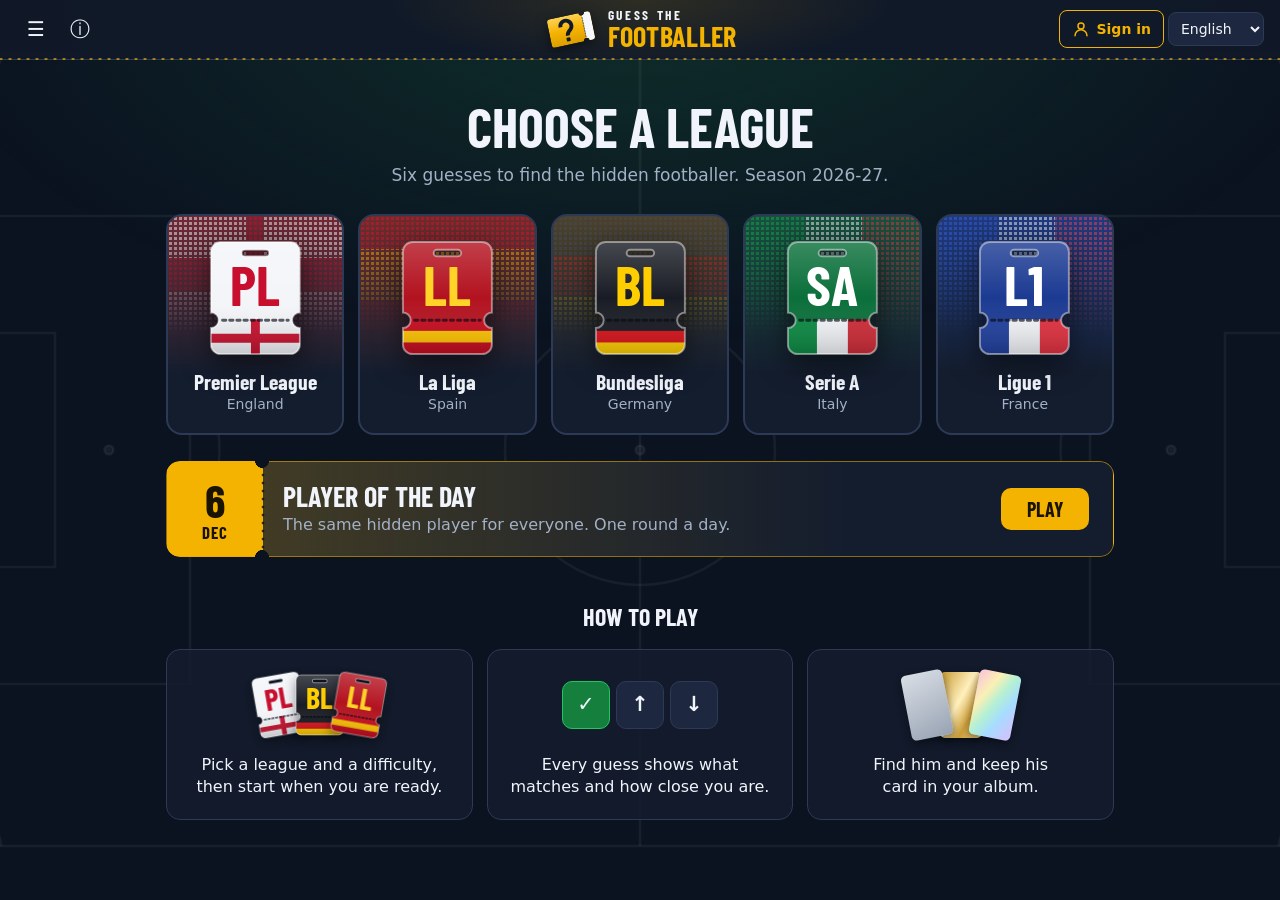
==== commit ccb8c6e9: "Add the player of the day: daily round, streak and spoiler-free share" ====
--- a/games/guess-the-footballer/index.html
+++ b/games/guess-the-footballer/index.html
@@ -7,6 +7,7 @@
     <link rel="stylesheet" href="game.css">
     <link rel="stylesheet" href="shell.css">
     <link rel="stylesheet" href="account.css">
+    <link rel="stylesheet" href="daily.css">
     <link rel="icon" href="../../images/icons/icon.svg" type="image/svg+xml" sizes="any">
     <link rel="icon" href="../../images/icons/icon-192.png" sizes="192x192">
     <link rel="apple-touch-icon" href="../../images/icons/apple-touch-icon.png">
@@ -44,10 +45,12 @@
             <p data-translate="guessFootballer">2. Guess the footballer based on the clues provided.</p>
             <p data-translate="legend">Green ✓ = same as the hidden player · ↑ ↓ = the hidden player's age or number is higher / lower</p>
             <p data-translate="hintRule">Hints: the club unlocks after 2 guesses, the age after 4.</p>
+            <p data-translate="dailyRule">Player of the day: one round a day, the same player for everyone. A new one at midnight, Romanian time.</p>
             <p data-translate="enjoyGame">3. Enjoy the game!</p>
         </div>
         <div class="navbar hidden" id="navbar">
             <nav id="menuContent">
+                <a href="game.html?daily" data-translate="daily">Player of the day</a>
                 <a href="album.html" data-translate="album">Album</a>
             </nav>
         </div>
@@ -58,6 +61,15 @@
         <p class="picker-text"><span data-translate="pickerText">Six guesses to find the hidden footballer.</span> <span id="seasonNote"></span></p>
         <div class="picker-seasons" id="seasonRow" hidden></div>
         <nav class="league-grid" id="leagueGrid"></nav>
+
+        <a class="daily-card" href="game.html?daily">
+            <span class="daily-date" aria-hidden="true"><strong class="daily-day"></strong><span class="daily-month"></span></span>
+            <span class="daily-text">
+                <strong class="daily-title" data-translate="daily">Player of the day</strong>
+                <span class="daily-line"></span>
+            </span>
+            <span class="daily-go"></span>
+        </a>
 
         <h2 class="steps-title" data-translate="howToPlay">How to Play</h2>
         <ol class="steps">
@@ -80,6 +92,7 @@
     <script defer src="../../vendor/supabase-js-2.119.0.js"></script>
     <script defer src="auth.js"></script>
     <script defer src="league-marks.js"></script>
+    <script defer src="daily.js"></script>
     <script defer src="picker.js"></script>
     <script defer src="ui.js"></script>
     <script defer src="../../pwa.js"></script>
--- a/games/guess-the-footballer/account.css
+++ b/games/guess-the-footballer/account.css
@@ -346,6 +346,15 @@
     font-size: 0.75rem;
 }
 
+.history-meta .daily-chip {
+    padding: 0 9px;
+    font-size: 0.75rem;
+    font-weight: 700;
+    color: var(--accent);
+    border: 1px solid rgb(245 179 1 / 0.6);
+    border-radius: 999px;
+}
+
 .history-outcome {
     font-family: var(--font-display);
     font-size: 1.3rem;
--- a/games/guess-the-footballer/daily.css
+++ b/games/guess-the-footballer/daily.css
@@ -0,0 +1,206 @@
+/* The player of the day: the way in from the home page and the picker, and its own lines in the game.
+   The colours come from index.css or game.css. */
+
+/* A ticket for today: the date is on its stub. */
+.daily-card {
+    --stub: 96px;
+    --notch: 7px;
+    position: relative;
+    display: grid;
+    grid-template-columns: var(--stub) 1fr auto;
+    gap: 4px 20px;
+    align-items: center;
+    min-height: 96px;
+    padding-right: 24px;
+    margin: 0 0 16px;
+    overflow: hidden;
+    color: var(--text);
+    text-align: left;
+    text-decoration: none;
+    background:
+        radial-gradient(circle, rgb(8 12 20 / 0.75) 1.2px, transparent 1.7px) calc(var(--stub) - 4px) 1px / 8px 8px repeat-y,
+        linear-gradient(90deg, var(--accent) var(--stub), rgb(245 179 1 / 0.2) var(--stub), transparent 72%),
+        var(--surface);
+    border: 1px solid rgb(245 179 1 / 0.55);
+    border-radius: 14px;
+    -webkit-mask:
+        radial-gradient(circle var(--notch) at var(--stub) 0, #0000 97%, #000) top / 100% 51% no-repeat,
+        radial-gradient(circle var(--notch) at var(--stub) 100%, #0000 97%, #000) bottom / 100% 51% no-repeat;
+    mask:
+        radial-gradient(circle var(--notch) at var(--stub) 0, #0000 97%, #000) top / 100% 51% no-repeat,
+        radial-gradient(circle var(--notch) at var(--stub) 100%, #0000 97%, #000) bottom / 100% 51% no-repeat;
+    transition: border-color 0.15s ease, transform 0.15s ease;
+}
+
+.daily-card:hover {
+    border-color: var(--accent);
+    transform: translateY(-2px);
+}
+
+.daily-card:focus-visible {
+    outline: 3px solid var(--text);
+    outline-offset: -5px; /* the notches would cut an outline drawn outside */
+}
+
+.daily-date {
+    display: grid;
+    justify-items: center;
+    font-family: var(--font-display);
+    font-weight: 700;
+    line-height: 1;
+    color: var(--on-accent);
+    text-transform: uppercase;
+}
+
+.daily-day {
+    font-size: 2.9rem;
+}
+
+.daily-month {
+    font-size: 1.05rem;
+    letter-spacing: 0.06em;
+}
+
+.daily-text {
+    display: grid;
+    gap: 2px;
+    min-width: 0;
+    padding: 12px 0;
+}
+
+.daily-title {
+    font-family: var(--font-display);
+    font-size: 1.75rem;
+    line-height: 1.1;
+    text-transform: uppercase;
+}
+
+.daily-line {
+    color: var(--muted);
+}
+
+.daily-go {
+    padding: 9px 26px;
+    font-family: var(--font-display);
+    font-size: 1.25rem;
+    font-weight: 700;
+    line-height: 1.2;
+    color: var(--on-accent);
+    text-transform: uppercase;
+    white-space: nowrap;
+    background: var(--accent);
+    border-radius: 10px;
+}
+
+.daily-card:hover .daily-go {
+    background: var(--accent-hover);
+}
+
+.picker .daily-card {
+    margin: 26px 0 0;
+}
+
+/* In the game */
+.daily-facts {
+    display: flex;
+    flex-wrap: wrap;
+    gap: 6px 10px;
+    padding: 0;
+    margin: 16px 0 0;
+    list-style: none;
+}
+
+.daily-facts li {
+    padding: 3px 12px;
+    font-size: 0.875rem;
+    font-variant-numeric: tabular-nums; /* the countdown must not move its neighbours */
+    background: var(--surface-raised);
+    border: 1px solid var(--border);
+    border-radius: 999px;
+}
+
+.daily-failed {
+    color: var(--error);
+}
+
+.daily-streak {
+    font-weight: 700;
+    color: var(--accent);
+}
+
+#dailyNext {
+    margin-top: 12px;
+    font-variant-numeric: tabular-nums;
+    color: var(--muted);
+    text-align: center;
+}
+
+#dailyNext:empty {
+    display: none;
+}
+
+#restartContainer a.secondary-button {
+    color: var(--text);
+    text-decoration: none;
+}
+
+@media (max-width: 640px) {
+    .daily-card {
+        --stub: 72px;
+        grid-template-columns: var(--stub) 1fr;
+        gap: 0 14px;
+        padding-right: 14px;
+    }
+
+    .daily-date {
+        grid-row: 1 / 3;
+    }
+
+    .daily-day {
+        font-size: 2.2rem;
+    }
+
+    .daily-month {
+        font-size: 0.9rem;
+    }
+
+    .daily-text {
+        padding: 12px 0 8px;
+    }
+
+    .daily-title {
+        font-size: 1.4rem;
+    }
+
+    .daily-line {
+        font-size: 0.875rem;
+        line-height: 1.35;
+    }
+
+    .daily-go {
+        justify-self: start;
+        padding: 5px 18px;
+        margin-bottom: 12px;
+        font-size: 1.05rem;
+    }
+
+    .daily-facts {
+        grid-column: 1 / -1;
+        justify-content: center;
+        margin: 0;
+    }
+
+    .daily-note {
+        grid-column: 1 / -1;
+    }
+}
+
+@media (prefers-reduced-motion: reduce) {
+    .daily-card {
+        transition: none;
+    }
+
+    .daily-card:hover {
+        transform: none;
+    }
+}
